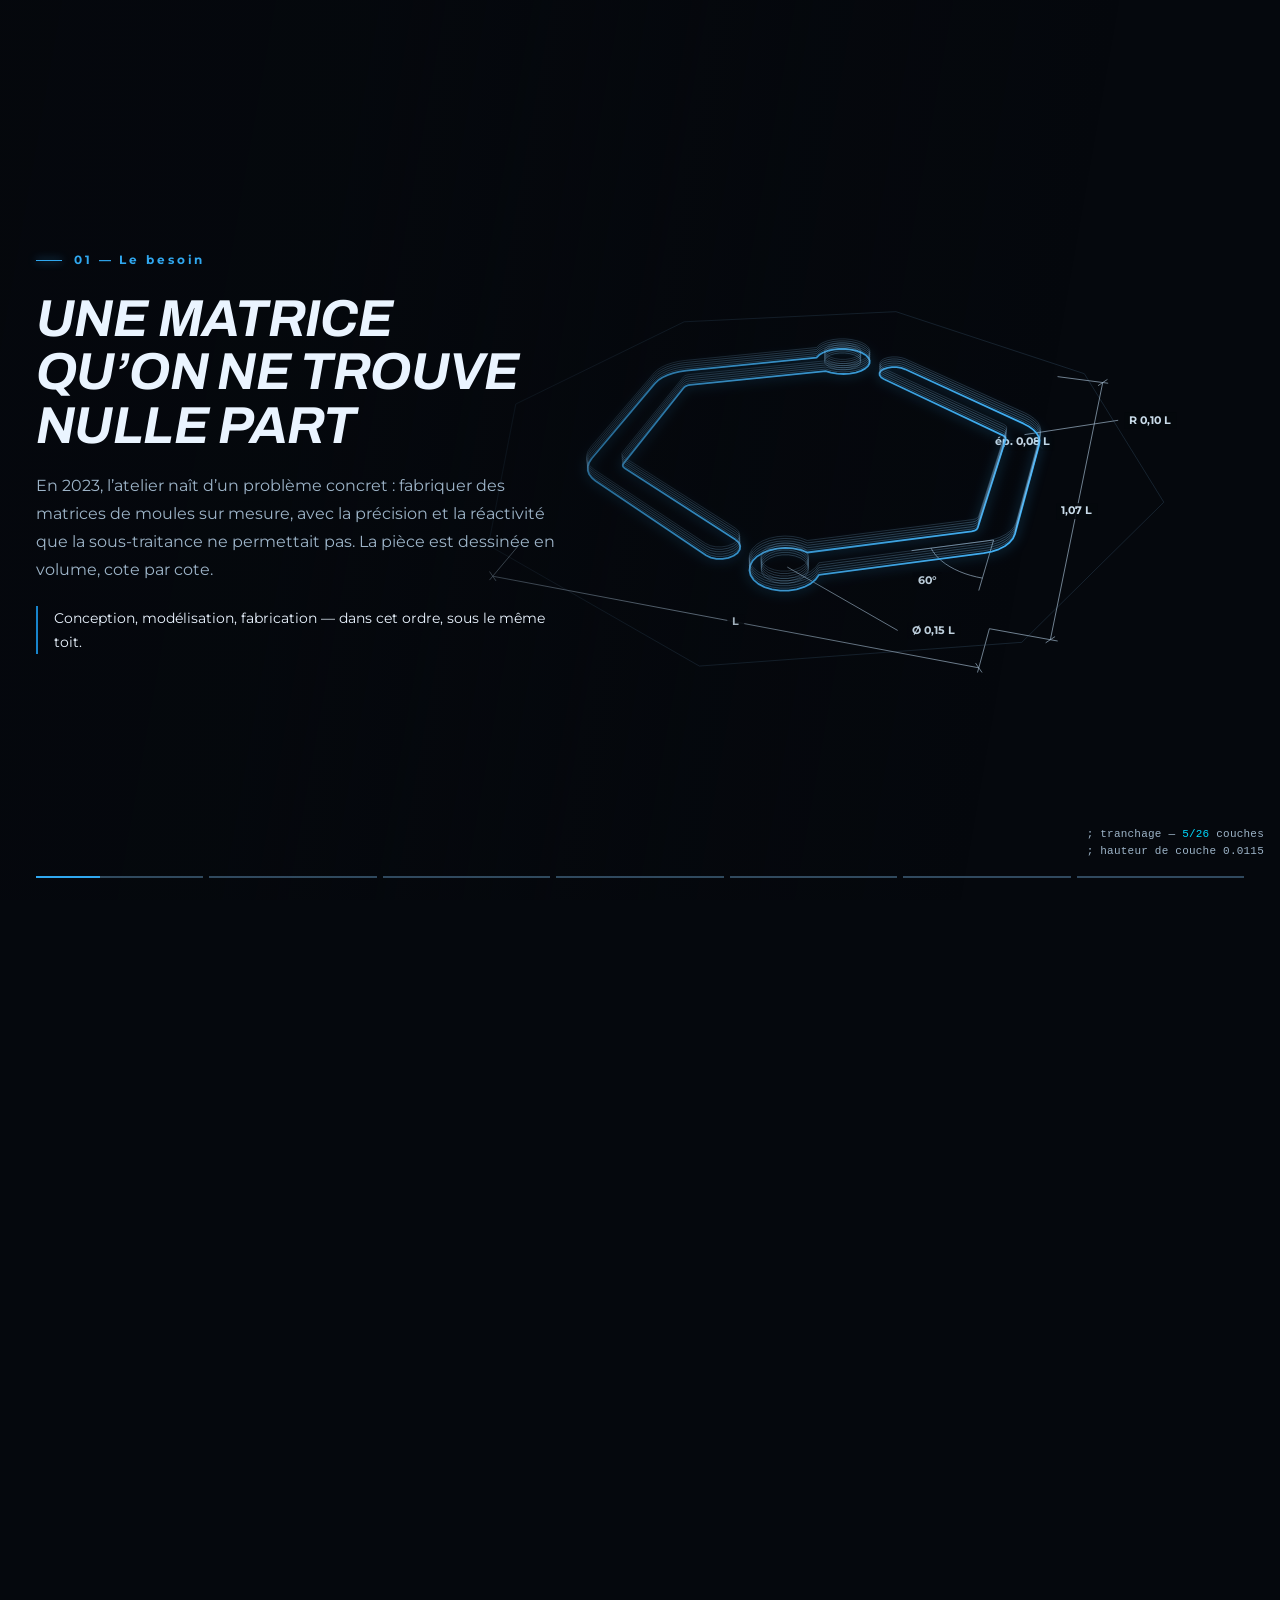
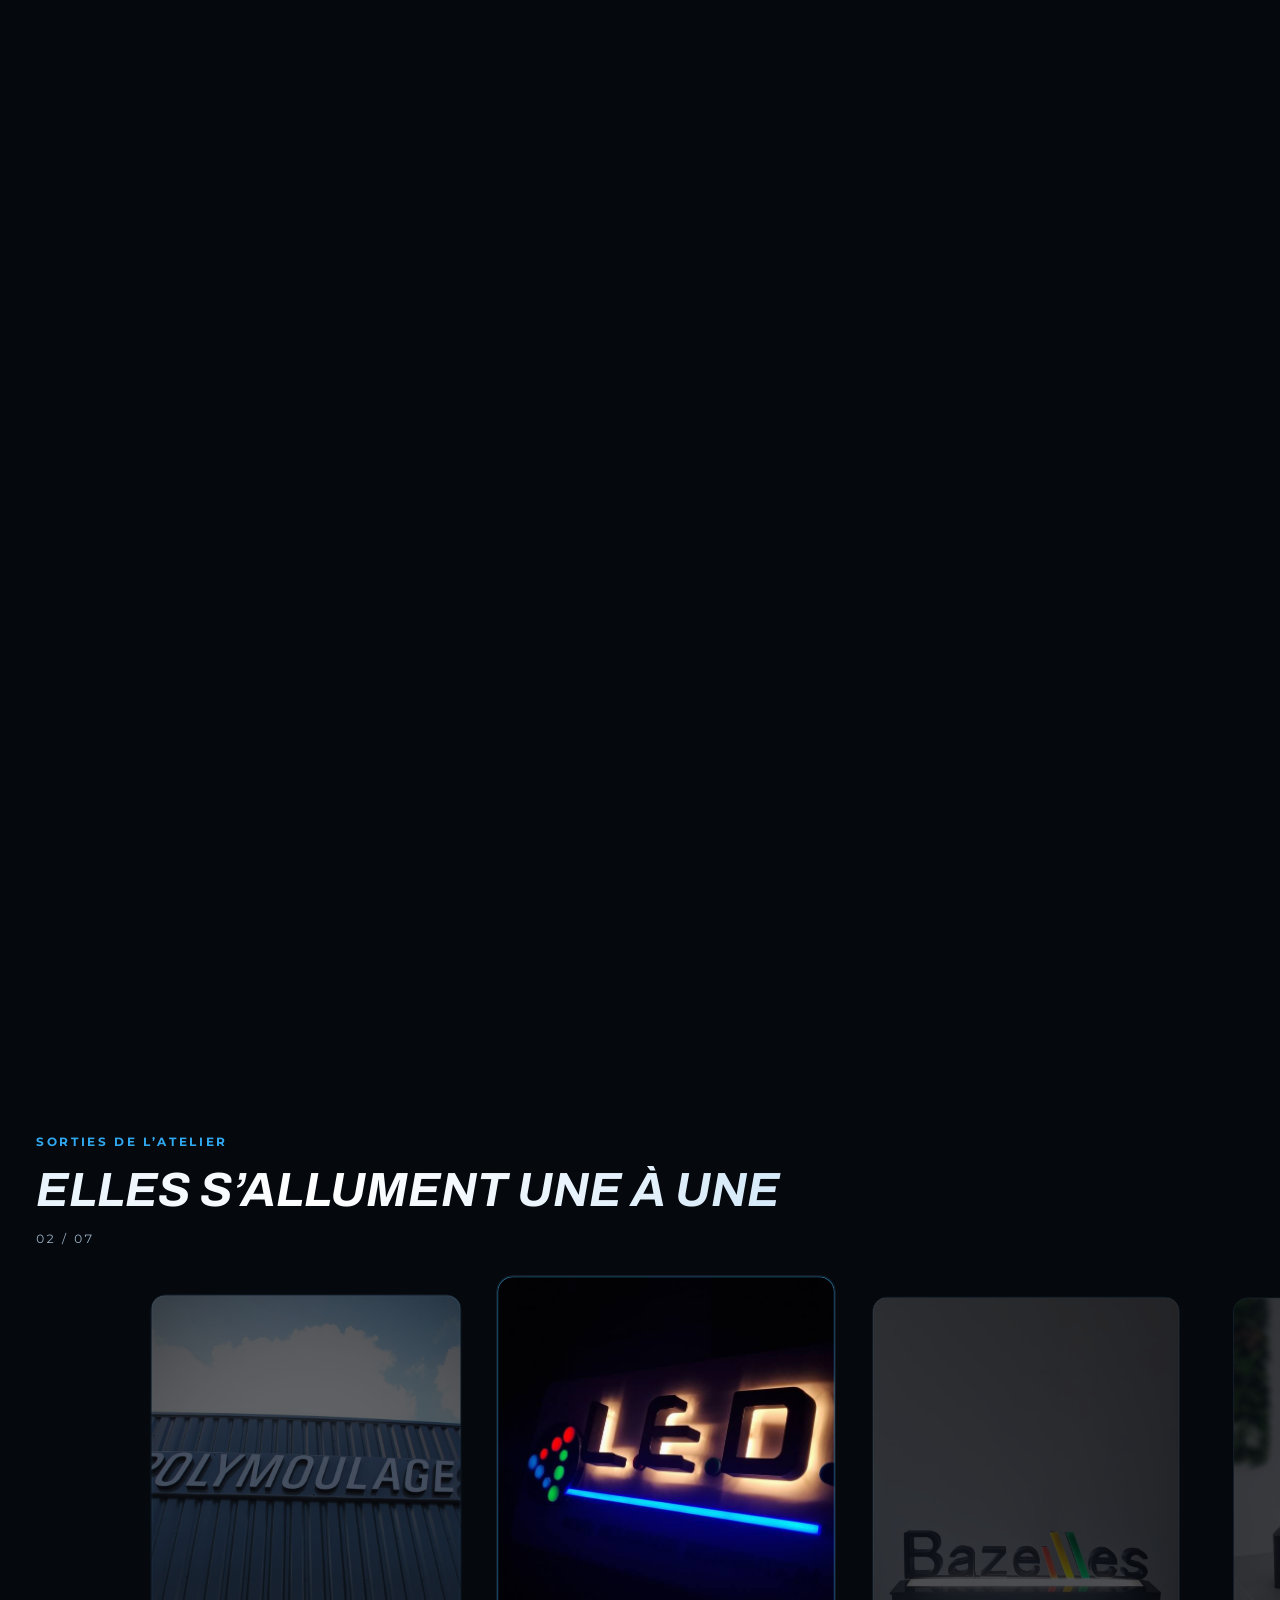
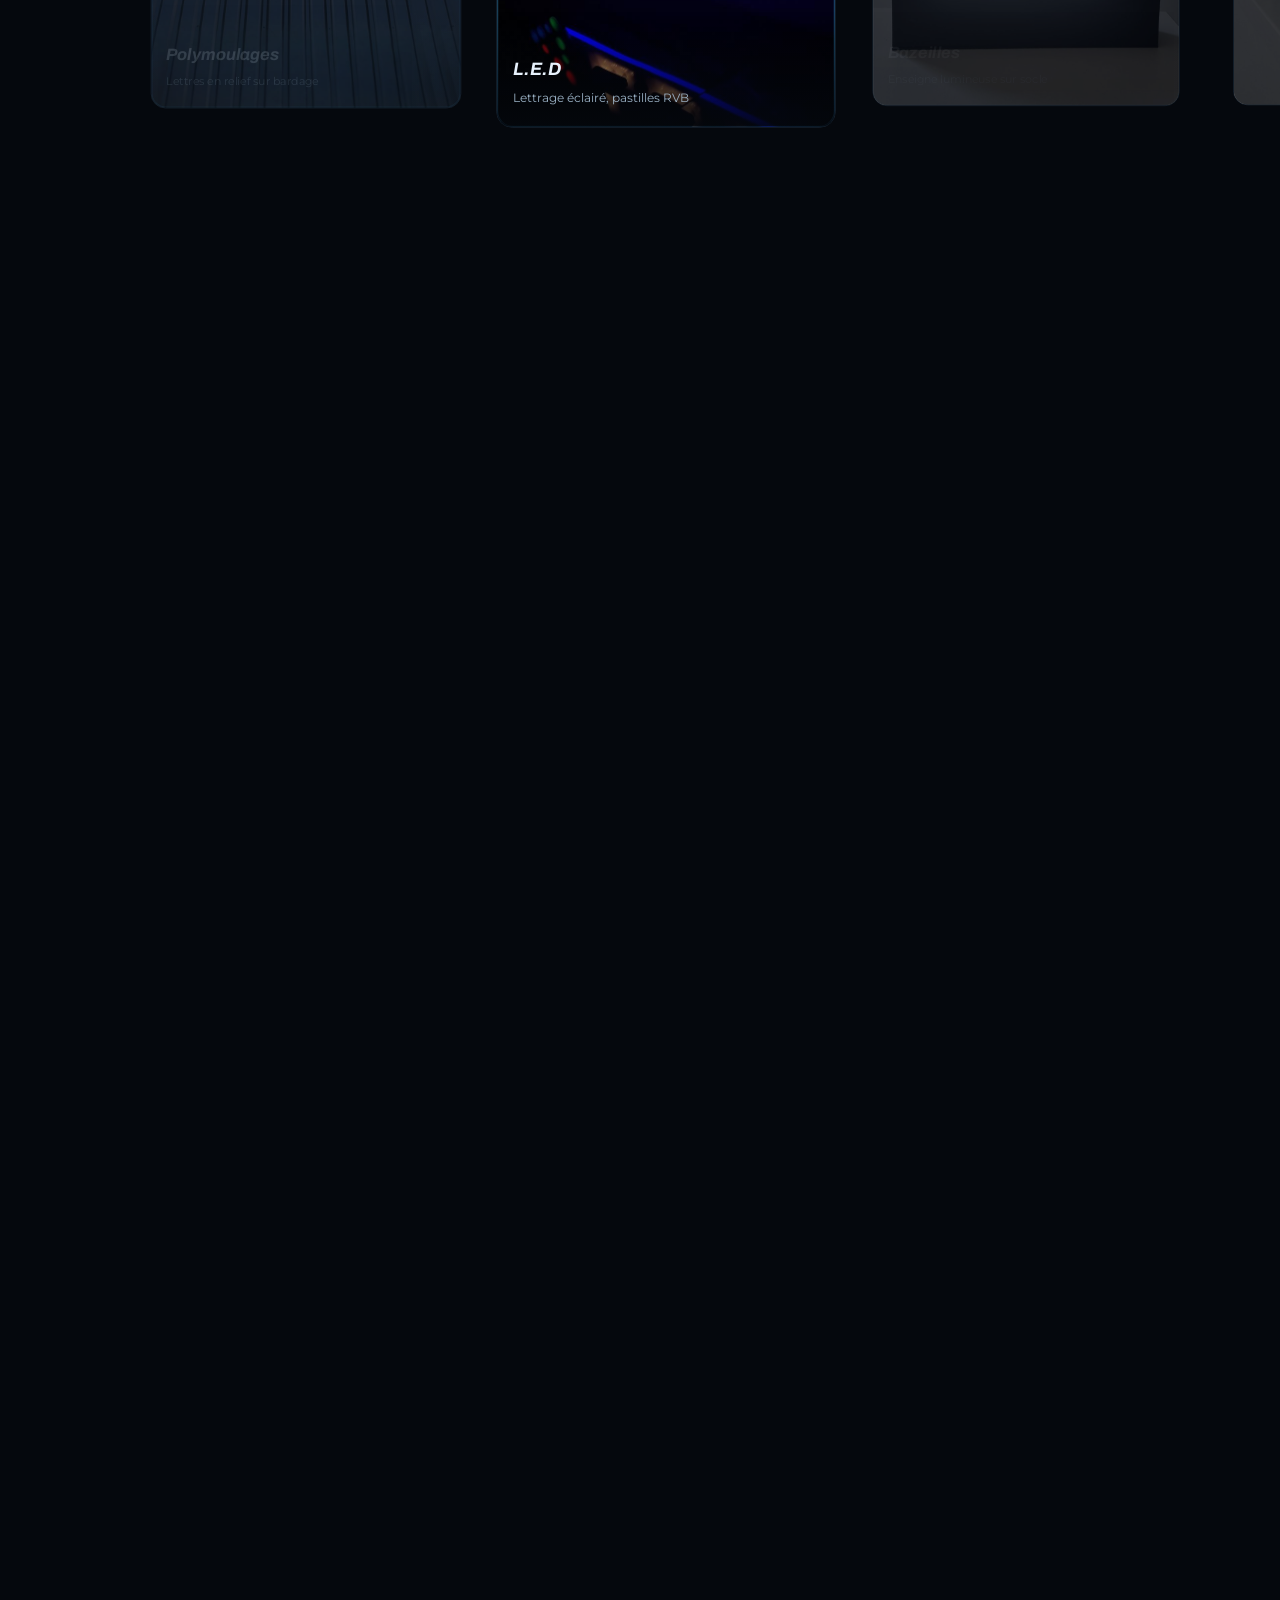
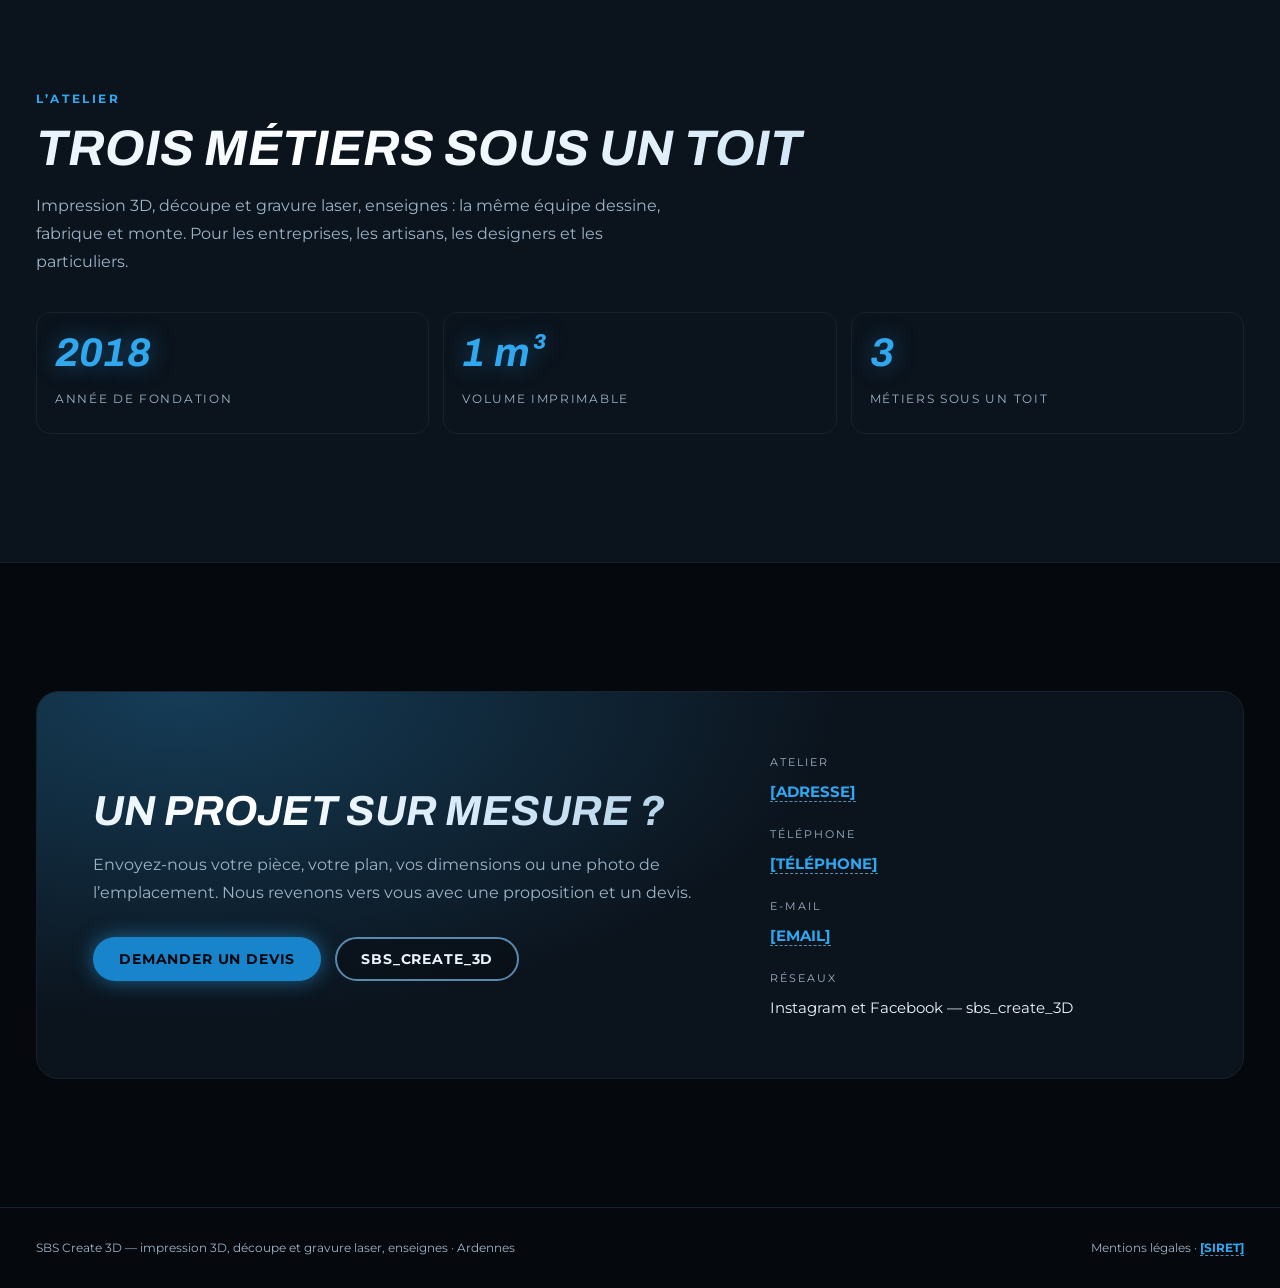
==== index.html @ dee68b8e "Add files via upload" ====
<!doctype html>
<html lang="fr">
<head>
<meta charset="utf-8">
<meta name="viewport" content="width=device-width,initial-scale=1,viewport-fit=cover">
<meta name="color-scheme" content="dark">
<title>SBS Create 3D</title>
<meta name="description" content="SBS Create 3D, Ardennes : impression 3D jusqu'a 1 m3, decoupe et gravure laser, enseignes lumineuses.">
<meta name="theme-color" content="#05080d">
<meta property="og:title" content="SBS Create 3D">
<meta property="og:description" content="Impression 3D, decoupe laser, enseignes. Ardennes.">
<meta property="og:type" content="website">
<style>html,body{margin:0;background:#05080d}
[hidden]:not([hidden="until-found"]){display:none!important}</style>
</head>
<body>
<link rel="preload" href="Archivo-Italic-Variable.woff2" as="font" type="font/woff2" crossorigin>
<link rel="preload" href="Montserrat-Regular.woff2" as="font" type="font/woff2" crossorigin>
<style>
  @font-face { font-family: "Archivo"; src: url("Archivo-Italic-Variable.woff2") format("woff2"); font-weight: 100 900; font-style: italic; font-display: swap; }
  @font-face { font-family: "Archivo"; src: url("Archivo-Variable.woff2") format("woff2"); font-weight: 100 900; font-style: normal; font-display: swap; }
  @font-face { font-family: "Montserrat"; src: url("Montserrat-Regular.woff2") format("woff2"); font-weight: 400; font-style: normal; font-display: swap; }
  @font-face { font-family: "Montserrat"; src: url("Montserrat-Bold.woff2") format("woff2"); font-weight: 700; font-style: normal; font-display: swap; }

  :root {
    --nuit: #05080d;
    --nuit-2: #0b131c;
    --led: #30a8f0;
    --led-fonce: #1884cc;
    --led-vif: #4dbcff;
    --cyan: #00d8fc;
    --encre: #eaf4ff;
    --douce: #9db4c8;
    --sur-led: #04070c;
    --contour: #17222e;
    --contour-fort: #5a89ad;
    --focus: #66d9ff;
    --titre: "Archivo", "Helvetica Neue", Arial, sans-serif;
    --texte: "Montserrat", "Segoe UI", Arial, sans-serif;
    --gutter: 16px;
    --max: 1240px;
    --courbe: cubic-bezier(0.4, 0, 0.2, 1);
  }

  * { box-sizing: border-box; }

  body {
    margin: 0;
    background: var(--nuit);
    color: var(--encre);
    font-family: var(--texte);
    font-size: 16px;
    line-height: 28px;
    -webkit-font-smoothing: antialiased;
    overflow-x: hidden;
  }
  img { max-width: 100%; display: block; }
  a { color: var(--led); }
  a:focus-visible, button:focus-visible { outline: 2px solid var(--focus); outline-offset: 3px; }

  .enveloppe { width: 100%; max-width: var(--max); margin-inline: auto; padding-inline: var(--gutter); }

  .tete {
    position: fixed; top: 0; left: 0; height: 2px; width: 100%; z-index: 60;
    transform-origin: 0 50%; transform: scaleX(0);
    background: linear-gradient(90deg, var(--led-fonce), var(--cyan));
    box-shadow: 0 0 12px var(--led);
  }

  .barre {
    position: fixed; top: env(safe-area-inset-top, 0px); left: 0; right: 0; z-index: 50;
    background: rgba(5, 8, 13, 0.76); backdrop-filter: blur(12px);
    border-bottom: 1px solid var(--contour);
    transform: translateY(-130%); opacity: 0; pointer-events: none;
    transition: transform 420ms var(--courbe), opacity 420ms var(--courbe);
  }
  .barre.visible { transform: none; opacity: 1; pointer-events: auto; }
  .barre__inner { display: flex; align-items: center; justify-content: space-between; gap: 16px; padding-block: 13px; }
  .barre img { height: 28px; width: auto; }
  .nav { display: flex; align-items: center; gap: 24px; }
  .nav a { color: var(--encre); text-decoration: none; font-size: 14px; }
  .nav a:hover { color: var(--led); }
  @media (max-width: 760px) {
    .nav__lien { display: none; }
    .barre .bouton { padding: 10px 16px; font-size: 12px; letter-spacing: 0.04em; }
  }

  .bouton {
    display: inline-flex; align-items: center; justify-content: center; gap: 10px;
    border: 2px solid transparent; border-radius: 9999px; padding: 12px 24px;
    font-family: var(--texte); font-size: 14px; line-height: 16px; font-weight: 700;
    letter-spacing: 0.06em; text-transform: uppercase; text-decoration: none; cursor: pointer;
    position: relative; overflow: hidden;
    transition: background-color 180ms var(--courbe), box-shadow 180ms var(--courbe), color 180ms var(--courbe), border-color 180ms var(--courbe);
  }
  .bouton--primaire { background: var(--led-fonce); color: var(--sur-led); box-shadow: 0 0 20px rgba(48,168,240,0.5); }
  .bouton--primaire:hover { background: var(--led-vif); box-shadow: 0 0 34px rgba(48,168,240,0.75); }
  .bouton--fantome { background: rgba(5,8,13,0.4); color: var(--encre); border-color: var(--contour-fort); }
  .bouton--fantome:hover { border-color: var(--led); color: var(--led); }
  .bouton::after {
    content: ""; position: absolute; top: 0; bottom: 0; width: 40%; left: -55%;
    transform: skewX(-16deg);
    background: linear-gradient(90deg, transparent, rgba(255,255,255,0.35), transparent);
    transition: left 320ms var(--courbe);
  }
  .bouton:hover::after { left: 120%; }

  .metal {
    font-family: var(--titre); font-style: italic; font-weight: 700; margin: 0;
    color: var(--encre); text-wrap: balance;
  }
  @supports (background-clip: text) or (-webkit-background-clip: text) {
    .metal {
      background-image: linear-gradient(100deg, #7fa8c6 0%, #cfe6f7 26%, #ffffff 46%, #cfe6f7 64%, #7fa8c6 100%);
      background-size: 240% 100%; background-position: 62% 0;
      -webkit-background-clip: text; background-clip: text;
      color: transparent; -webkit-text-fill-color: transparent;
    }
  }
  .halo { filter: drop-shadow(0 0 20px rgba(48,168,240,0.55)); }
  .oeil {
    font-size: 12px; line-height: 20px; font-weight: 700; letter-spacing: 0.22em;
    text-transform: uppercase; color: var(--led); margin: 0 0 14px;
  }
  .intro { color: var(--douce); max-width: 60ch; margin: 18px 0 0; }
  .bloc { padding-block: clamp(72px, 11vw, 128px); }

  /* ——————— La scène : c'est l'entrée du site ——————— */
  .recit { position: relative; height: 820svh; }
  .scene { position: sticky; top: 0; height: 100svh; min-height: 540px; overflow: hidden; }
  .scene__toile { position: absolute; inset: 0; width: 100%; height: 100%; display: block; }
  .scene__photo {
    position: absolute; inset: 0; width: 100%; height: 100%; object-fit: cover; opacity: 0;
  }
  .scene__scrim {
    position: absolute; inset: 0;
    background: linear-gradient(100deg, rgba(5,8,13,0.94) 0%, rgba(5,8,13,0.86) 26%, rgba(5,8,13,0.24) 56%, rgba(5,8,13,0) 78%);
  }
  .scene__cadre {
    position: relative; height: 100%; width: 100%; max-width: var(--max);
    margin-inline: auto; padding-inline: var(--gutter);
    display: flex; flex-direction: column; justify-content: center;
  }
  .scene__texte { position: relative; width: min(100%, 520px); min-height: 360px; }
  .chapitre { position: absolute; inset: 0; display: grid; gap: 4px; align-content: center; }
  .js .chapitre { opacity: 0; pointer-events: none; }
  .js .chapitre.actif { pointer-events: auto; }
  .chapitre__num {
    font-size: 12px; font-weight: 700; letter-spacing: 0.24em; color: var(--led);
    display: flex; align-items: center; gap: 12px; margin: 0;
  }
  .chapitre__num::before { content: ""; width: 26px; height: 1px; background: var(--led); box-shadow: 0 0 8px var(--led); }
  .chapitre__titre {
    font-family: var(--titre); font-style: italic; font-weight: 700;
    font-size: clamp(30px, 4.4vw, 52px); line-height: 1.02; margin: 14px 0 0;
    text-transform: uppercase; letter-spacing: -0.012em; color: var(--encre);
  }
  .chapitre__texte { margin: 16px 0 0; color: var(--douce); }
  .t-court { display: none; }
  .chapitre__note {
    margin: 18px 0 0; padding-left: 16px; border-left: 2px solid var(--led-fonce);
    font-size: 14px; line-height: 24px; color: var(--encre);
  }
  .chapitre--ouverture .chapitre__titre {
    font-size: clamp(38px, 6.6vw, 82px); line-height: 0.95; margin: 0;
  }
  .affiche__logo { height: 44px; width: auto; margin-bottom: 22px; }
  @media (max-width: 900px) { .affiche__logo { height: 36px; margin-bottom: 16px; } }
  .etapes { opacity: 0; transition: opacity 420ms var(--courbe); }
  .etapes.visible { opacity: 1; }
  .actions { display: flex; flex-wrap: wrap; gap: 14px; margin-top: 30px; }
  .indice {
    display: flex; align-items: center; gap: 12px; margin: 34px 0 0;
    font-size: 12px; letter-spacing: 0.2em; text-transform: uppercase; color: var(--douce);
  }
  .indice__rail { position: relative; width: 44px; height: 1px; background: var(--contour-fort); overflow: hidden; }
  .indice__rail::after {
    content: ""; position: absolute; inset: 0; width: 16px;
    background: var(--cyan); box-shadow: 0 0 10px var(--cyan);
    animation: glisse 1.9s var(--courbe) infinite;
  }
  @keyframes glisse { 0% { transform: translateX(-16px); } 100% { transform: translateX(44px); } }

  .etapes {
    position: absolute; left: var(--gutter); right: var(--gutter);
    bottom: calc(22px + env(safe-area-inset-bottom, 0px));
    display: flex; gap: 6px; list-style: none; margin: 0 auto; padding: 0;
    max-width: calc(var(--max) - var(--gutter) * 2); width: 100%;
  }
  .etapes li { flex: 1; height: 2px; background: rgba(90,137,173,0.3); position: relative; overflow: hidden; }
  .etapes li::after {
    content: ""; position: absolute; inset: 0; background: var(--led); box-shadow: 0 0 8px var(--led);
    transform: scaleX(0); transform-origin: 0 50%;
  }
  .console {
    position: absolute; right: var(--gutter); bottom: calc(40px + env(safe-area-inset-bottom, 0px));
    margin: 0; font: 11px/17px ui-monospace, "SF Mono", Menlo, Consolas, monospace;
    color: var(--douce); text-align: right; letter-spacing: 0.02em; opacity: 0;
    transition: opacity 320ms var(--courbe); pointer-events: none; white-space: pre;
  }
  .console.visible { opacity: 1; }
  .console b { color: var(--cyan); font-weight: 400; }
  @media (max-width: 900px) { .console { display: none; } }
  @media (max-width: 900px) {
    .recit { height: 620svh; }
    .scene__scrim {
      background: linear-gradient(180deg, rgba(5,8,13,0.72) 0%, rgba(5,8,13,0.18) 30%, rgba(5,8,13,0.86) 62%, rgba(5,8,13,0.96) 100%);
    }
    .scene__cadre { justify-content: flex-end; padding-bottom: calc(56px + env(safe-area-inset-bottom, 0px)); }
    .scene__texte { width: 100%; min-height: 292px; }
    .chapitre { align-content: end; }
    .chapitre__titre { font-size: clamp(26px, 7.4vw, 34px); line-height: 1.06; margin-top: 10px; }
    .chapitre--ouverture .chapitre__titre { font-size: clamp(31px, 8.6vw, 44px); line-height: 1; }
    .chapitre__texte { font-size: 15px; line-height: 25px; margin-top: 12px; }
    .chapitre__note { display: none; }
    .t-long { display: none; }
    .t-court { display: inline; }
    .chapitre--ouverture .chapitre__texte { font-size: 15.5px; line-height: 26px; }
    .actions { margin-top: 22px; gap: 10px; }
    .indice { margin-top: 20px; }
    .oeil { font-size: 11px; letter-spacing: 0.18em; margin-bottom: 10px; }
  }

  /* ——————— Le mur d'enseignes ——————— */
  .defile { position: relative; height: 420svh; }
  .defile__scene {
    position: sticky; top: 0; height: 100svh; min-height: 520px;
    display: flex; flex-direction: column; justify-content: center; gap: 22px; overflow: hidden;
  }
  .defile__entete { width: 100%; max-width: var(--max); margin-inline: auto; padding-inline: var(--gutter); }
  .defile__compte {
    font-size: 12px; letter-spacing: 0.2em; text-transform: uppercase; color: var(--douce);
    margin: 10px 0 0; font-variant-numeric: tabular-nums;
  }
  .rail { display: flex; gap: 20px; padding-inline: 44vw; width: max-content; will-change: transform; }
  .piece {
    position: relative; margin: 0; overflow: hidden; border-radius: 16px;
    background: var(--nuit-2); border: 1px solid var(--contour);
    width: clamp(230px, 27vw, 340px); flex: none;
    transform: scale(calc(0.9 + 0.1 * var(--on, 0)));
  }
  .piece img { width: 100%; height: 100%; object-fit: cover; aspect-ratio: 3 / 4; }
  .piece__voile { position: absolute; inset: 0; background: rgba(5, 8, 13, 0.74); opacity: calc(1 - var(--on, 0)); pointer-events: none; }
  .piece__lueur {
    position: absolute; inset: 0; border-radius: inherit; pointer-events: none;
    box-shadow: 0 0 46px rgba(48, 168, 240, 0.45), inset 0 0 0 1px rgba(77, 188, 255, 0.55);
    opacity: var(--on, 0);
  }
  .piece figcaption {
    position: absolute; inset-inline: 0; bottom: 0; padding: 44px 16px 16px;
    background: linear-gradient(180deg, transparent, rgba(5,8,13,0.94)); opacity: var(--on, 0);
  }
  .piece__titre { font-family: var(--titre); font-style: italic; font-weight: 700; font-size: 18px; color: var(--encre); display: block; }
  .piece__note { font-size: 12px; line-height: 18px; color: var(--douce); }
  @media (max-width: 760px) {
    .defile { height: 380svh; }
    .rail { padding-inline: 19vw; gap: 14px; }
    .piece { width: 62vw; }
  }

  /* ——————— Atelier et contact ——————— */
  .chiffres { display: flex; flex-wrap: wrap; gap: 14px; margin: 36px 0 0; padding: 0; list-style: none; }
  .chiffre { flex: 1 1 160px; border: 1px solid var(--contour); border-radius: 14px; padding: 20px 18px; background: var(--nuit-2); }
  .chiffre__val {
    font-family: var(--titre); font-style: italic; font-weight: 700; font-size: 40px; line-height: 1;
    color: var(--led); font-variant-numeric: tabular-nums; text-shadow: 0 0 24px rgba(48,168,240,0.45);
  }
  .chiffre__mot { display: block; margin-top: 10px; font-size: 12px; letter-spacing: 0.14em; text-transform: uppercase; color: var(--douce); }

  .contact {
    position: relative; border-radius: 22px; overflow: hidden;
    background: radial-gradient(90% 140% at 12% 0%, rgba(48,168,240,0.28), transparent 62%), var(--nuit-2);
    border: 1px solid var(--contour); padding: clamp(32px, 5vw, 56px);
    display: grid; grid-template-columns: 1.2fr 0.8fr; gap: clamp(24px, 4vw, 52px); align-items: center;
  }
  @media (max-width: 820px) { .contact { grid-template-columns: 1fr; } }
  .coordonnees { margin: 0; display: grid; gap: 14px; font-size: 15px; }
  .coordonnees dt { font-size: 11px; letter-spacing: 0.18em; text-transform: uppercase; color: var(--douce); }
  .coordonnees dd { margin: 2px 0 0; }
  .a-remplir { color: var(--led); border-bottom: 1px dashed var(--contour-fort); font-weight: 700; }

  .pied { border-top: 1px solid var(--contour); }
  .pied__inner { padding-block: 26px; display: flex; flex-wrap: wrap; gap: 12px 24px; justify-content: space-between; font-size: 12px; color: var(--douce); }

  .js .dep { opacity: 0; transform: translateY(24px); }
  .js .dep.vu {
    opacity: 1; transform: none;
    transition: opacity 600ms var(--courbe), transform 600ms var(--courbe);
    transition-delay: calc(var(--i, 0) * 90ms);
  }

  @media (prefers-reduced-motion: reduce) {
    .js .dep, .js .dep.vu { opacity: 1; transform: none; transition: none; }
    .indice__rail::after { animation: none; }
    .tete { display: none; }
    .recit, .defile { height: auto; }
    .barre { position: sticky; background: rgba(5,8,13,0.86); border-bottom-color: var(--contour); }
    .scene { position: static; height: auto; padding-block: 40px; }
    .scene__toile { position: relative; height: 60svh; }
    .scene__scrim, .scene__photo { display: none; }
    .scene__cadre { display: block; padding-block: 20px; }
    .scene__texte { width: 100%; min-height: 0; }
    .js .chapitre { position: static; opacity: 1 !important; margin-bottom: 36px; }
    .etapes, .console { display: none; }
    .defile__scene { position: static; height: auto; }
    .rail { overflow-x: auto; width: auto; padding-inline: var(--gutter); transform: none !important; }
    .piece { transform: none; }
    .piece__voile { opacity: 0; }
    .piece figcaption, .piece__lueur { opacity: 1; }
  }
</style>

<div class="tete" id="tete" aria-hidden="true"></div>

<header class="barre" id="barre">
  <div class="enveloppe barre__inner">
    <a href="#haut" aria-label="SBS Create 3D — haut de page"><img src="logo-blanc.png" alt="SBS Create 3D" width="520" height="358"></a>
    <nav class="nav">
      <a class="nav__lien" href="#realisations">Réalisations</a>
      <a class="nav__lien" href="#atelier">L’atelier</a>
      <a class="bouton bouton--primaire" href="#contact">Demander un devis</a>
    </nav>
  </div>
</header>

<main id="haut">

  <section class="recit" id="recit">
    <div class="scene">
      <img class="scene__photo" id="scenePhoto" src="facade.jpg" alt="Lettrage de façade SBS Create 3D sur bardage bleu, de nuit" width="908" height="1613" fetchpriority="low" decoding="async">
      <canvas class="scene__toile" id="toile" aria-hidden="true"></canvas>
      <img id="motReel" src="mot-sbs-blanc.png" alt="" width="2069" height="173" hidden>
      <div class="scene__scrim"></div>

      <div class="scene__cadre">
        <div class="scene__texte">

          <article class="chapitre chapitre--ouverture actif" data-chapitre="0">
            <img class="affiche__logo" src="logo-blanc.png" alt="SBS Create 3D" width="520" height="358">
            <p class="oeil">Impression 3D · Découpe laser · Enseignes · Ardennes</p>
            <h1 class="metal halo chapitre__titre">D’une idée à l’enseigne allumée</h1>
            <p class="chapitre__texte"><span class="t-long">Chez SBS Create 3D, une pièce passe par sept étapes avant d’éclairer une façade. Elles sont toutes dans le même atelier — et vous allez les voir défiler.</span><span class="t-court">Sept étapes séparent une idée d’une façade allumée. Elles sont toutes dans le même atelier.</span></p>
            <div class="actions">
              <a class="bouton bouton--primaire" href="#contact">Demander un devis</a>
              <a class="bouton bouton--fantome" href="#realisations">Voir les réalisations</a>
            </div>
            <p class="indice"><span class="indice__rail"></span>Faites défiler</p>
          </article>

          <article class="chapitre" data-chapitre="1">
            <p class="chapitre__num">01 — Le besoin</p>
            <h2 class="chapitre__titre">Une matrice qu’on ne trouve nulle part</h2>
            <p class="chapitre__texte"><span class="t-long">En 2023, l’atelier naît d’un problème concret : fabriquer des matrices de moules sur mesure, avec la précision et la réactivité que la sous-traitance ne permettait pas. La pièce est dessinée en volume, cote par cote.</span><span class="t-court">Tout part d’une pièce que personne ne fabrique : une matrice de moule sur mesure, dessinée en volume, cote par cote.</span></p>
            <p class="chapitre__note">Conception, modélisation, fabrication — dans cet ordre, sous le même toit.</p>
          </article>

          <article class="chapitre" data-chapitre="2">
            <p class="chapitre__num">02 — Le tranchage</p>
            <h2 class="chapitre__titre">Le volume devient des tranches</h2>
            <p class="chapitre__texte"><span class="t-long">Avant d’imprimer, le modèle est tranché : le logiciel le découpe en strates horizontales et calcule, pour chacune, le chemin que suivra la buse. L’épaisseur de couche arbitre entre finesse de surface et temps de fabrication.</span><span class="t-court">Le logiciel découpe le modèle en strates et calcule, pour chacune, le chemin de la buse.</span></p>
            <p class="chapitre__note">C’est ici que se joue la qualité du rendu, pas à l’impression.</p>
          </article>

          <article class="chapitre" data-chapitre="3">
            <p class="chapitre__num">03 — L’impression</p>
            <h2 class="chapitre__titre">Déposée couche après couche</h2>
            <p class="chapitre__texte"><span class="t-long">La fabrication additive construit la pièce par empilement, sans moule ni outillage. Petit format pour les prototypes, les pièces mécaniques et les outillages ; grand format pour les structures, les maquettes architecturales et le mobilier.</span><span class="t-court">La pièce se construit par empilement, sans moule ni outillage. Jusqu’à 1 m³ d’un seul tenant.</span></p>
            <p class="chapitre__note">Jusqu’à 1 m³ d’un seul tenant. Pièce unique, sur mesure ou série.</p>
          </article>

          <article class="chapitre" data-chapitre="4">
            <p class="chapitre__num">04 — La découpe</p>
            <h2 class="chapitre__titre">Le laser détoure la pièce</h2>
            <p class="chapitre__texte"><span class="t-long">La pièce se présente de face, et le laser reprend la main : formes complexes sur bois, acrylique, plastique, cuir et métal. Le faisceau suit le contour, la saignée reste nette, la découpe se détache de la plaque.</span><span class="t-court">Le faisceau suit le contour : bois, acrylique, plastique, cuir, métal. La saignée reste nette.</span></p>
            <p class="chapitre__note">Une même machine découpe et grave — deux réglages, deux métiers.</p>
          </article>

          <article class="chapitre" data-chapitre="5">
            <p class="chapitre__num">05 — La gravure</p>
            <h2 class="chapitre__titre">La marque entre dans la matière</h2>
            <p class="chapitre__texte"><span class="t-long">À puissance réduite, le faisceau balaie la surface et grave le motif ligne à ligne. Plaques signalétiques, logotages, objets publicitaires, trophées, pièces industrielles : le marquage ne se décolle pas, il fait partie de la pièce.</span><span class="t-court">À puissance réduite, le laser grave le motif dans la matière. Un marquage gravé ne se décolle pas.</span></p>
            <p class="chapitre__note">Un trophée gravé ne vieillit pas comme un autocollant.</p>
          </article>

          <article class="chapitre" data-chapitre="6">
            <p class="chapitre__num">06 — Le montage</p>
            <h2 class="chapitre__titre">La LED entre dans le boîtier</h2>
            <p class="chapitre__texte"><span class="t-long">La pièce devient lettre boîtier, caisson, enseigne drapeau ou totem. Le module LED est posé à l’intérieur, puis la face diffusante referme le volume : éclairage direct, rétroéclairage, simple ou double face.</span><span class="t-court">Le module LED se pose à l’intérieur, la face diffusante referme le boîtier.</span></p>
            <p class="chapitre__note">C’est le montage qui sépare une lettre éclairée d’une lettre bien éclairée.</p>
          </article>

          <article class="chapitre" data-chapitre="7">
            <p class="chapitre__num">07 — La pose</p>
            <h2 class="chapitre__titre">Et la façade s’allume</h2>
            <p class="chapitre__texte"><span class="t-long">L’ensemble part se poser sur le bâtiment du client : bardage, vitrine, totem en bord de route. Le soir, l’enseigne fait son travail — elle se voit de loin et elle tient dans le temps.</span><span class="t-court">L’enseigne part se poser sur la façade. Le soir, elle se voit de loin.</span></p>
            <p class="chapitre__note">C’est de là que vient le bleu de la marque : celui de leurs propres enseignes, la nuit.</p>
          </article>

        </div>
      </div>

      <ol class="etapes" id="etapes" aria-hidden="true">
        <li></li><li></li><li></li><li></li><li></li><li></li><li></li>
      </ol>
      <pre class="console" id="console" aria-hidden="true"></pre>
    </div>
  </section>

  <section class="defile" id="realisations">
    <div class="defile__scene">
      <div class="defile__entete">
        <p class="oeil">Sorties de l’atelier</p>
        <h2 class="metal" style="font-size: clamp(28px, 4.6vw, 48px); text-transform: uppercase; line-height: 1.02;">Elles s’allument une à une</h2>
        <p class="defile__compte" id="compteur">01 / 07</p>
      </div>
      <div class="rail" id="rail">
        <figure class="piece">
          <img src="polymoulages.jpg" alt="Lettres en relief blanches posées sur le bardage d’un bâtiment industriel" loading="lazy" decoding="async" width="1100" height="1100">
          <span class="piece__voile"></span><span class="piece__lueur"></span>
          <figcaption><span class="piece__titre">Polymoulages</span><span class="piece__note">Lettres en relief sur bardage</span></figcaption>
        </figure>
        <figure class="piece">
          <img src="led-couleur.jpg" alt="Lettrage L.E.D avec pastilles de couleur et néon bleu sur fond noir" loading="lazy" decoding="async" width="681" height="1042">
          <span class="piece__voile"></span><span class="piece__lueur"></span>
          <figcaption><span class="piece__titre">L.E.D</span><span class="piece__note">Lettrage éclairé, pastilles RVB</span></figcaption>
        </figure>
        <figure class="piece">
          <img src="bazeilles.jpg" alt="Enseigne lumineuse Bazeilles sur socle, lettrage noir et bandes de couleur" loading="lazy" decoding="async" width="908" height="1613">
          <span class="piece__voile"></span><span class="piece__lueur"></span>
          <figcaption><span class="piece__titre">Bazeilles</span><span class="piece__note">Enseigne lumineuse sur socle</span></figcaption>
        </figure>
        <figure class="piece">
          <img src="trophee-sedan.jpg" alt="Trophée en acrylique bleu gravé, Sedan Sprint Club, sur socle noir" loading="lazy" decoding="async" width="908" height="1613">
          <span class="piece__voile"></span><span class="piece__lueur"></span>
          <figcaption><span class="piece__titre">Sedan Sprint Club</span><span class="piece__note">Trophée gravé, XCO du Bannet</span></figcaption>
        </figure>
        <figure class="piece">
          <img src="trophee-bazeilles.jpg" alt="Trophée acrylique du club U.S. Bazeilles, 90 ans, sur socle noir" loading="lazy" decoding="async" width="615" height="615">
          <span class="piece__voile"></span><span class="piece__lueur"></span>
          <figcaption><span class="piece__titre">U.S. Bazeilles</span><span class="piece__note">Trophée acrylique, 90 ans du club</span></figcaption>
        </figure>
        <figure class="piece">
          <img src="disque-plexi.jpg" alt="Logo découpé en acrylique blanc sur un disque bleu, posé sur un mur clair" loading="lazy" decoding="async" width="681" height="925">
          <span class="piece__voile"></span><span class="piece__lueur"></span>
          <figcaption><span class="piece__titre">Disque plexi</span><span class="piece__note">Découpe laser, deux épaisseurs</span></figcaption>
        </figure>
        <figure class="piece">
          <img src="enseigne-sbs.jpg" alt="Enseigne SBS Create 3D en disque rétroéclairé, allumée dans le noir" loading="lazy" decoding="async" width="922" height="1383">
          <span class="piece__voile"></span><span class="piece__lueur"></span>
          <figcaption><span class="piece__titre">Disque rétroéclairé</span><span class="piece__note">Caisson rond, diffusion homogène</span></figcaption>
        </figure>
      </div>
    </div>
  </section>

  <section class="bloc" id="atelier" style="background: var(--nuit-2); border-block: 1px solid var(--contour);">
    <div class="enveloppe">
      <p class="oeil dep">L’atelier</p>
      <h2 class="metal dep" style="--i:1; font-size: clamp(30px, 5vw, 50px); text-transform: uppercase; line-height: 1.02;">Trois métiers sous un toit</h2>
      <p class="intro dep" style="--i:2">Impression 3D, découpe et gravure laser, enseignes : la même équipe dessine, fabrique et monte. Pour les entreprises, les artisans, les designers et les particuliers.</p>
      <ul class="chiffres">
        <li class="chiffre dep" style="--i:0"><span class="chiffre__val" data-compte="2023">2023</span><span class="chiffre__mot">Année de fondation</span></li>
        <li class="chiffre dep" style="--i:1"><span class="chiffre__val" data-compte="1" data-suffixe=" m³">1 m³</span><span class="chiffre__mot">Volume imprimable</span></li>
        <li class="chiffre dep" style="--i:2"><span class="chiffre__val" data-compte="3">3</span><span class="chiffre__mot">Métiers sous un toit</span></li>
      </ul>
    </div>
  </section>

  <section class="bloc" id="contact">
    <div class="enveloppe">
      <div class="contact dep">
        <div>
          <h2 class="metal" style="font-size: clamp(26px, 4vw, 42px); text-transform: uppercase; line-height: 1.05;">Un projet sur mesure ?</h2>
          <p class="intro">Envoyez-nous votre pièce, votre plan, vos dimensions ou une photo de l’emplacement. Nous revenons vers vous avec une proposition et un devis.</p>
          <div class="actions">
            <a class="bouton bouton--primaire" href="#contact">Demander un devis</a>
            <a class="bouton bouton--fantome" href="https://www.instagram.com/sbs_create_3D">sbs_create_3D</a>
          </div>
        </div>
        <dl class="coordonnees">
          <div><dt>Atelier</dt><dd><span class="a-remplir">[ADRESSE]</span></dd></div>
          <div><dt>Téléphone</dt><dd><span class="a-remplir">[TÉLÉPHONE]</span></dd></div>
          <div><dt>E-mail</dt><dd><span class="a-remplir">[EMAIL]</span></dd></div>
          <div><dt>Réseaux</dt><dd>Instagram et Facebook — sbs_create_3D</dd></div>
        </dl>
      </div>
    </div>
  </section>

</main>

<footer class="pied">
  <div class="enveloppe pied__inner">
    <span>SBS Create 3D — impression 3D, découpe et gravure laser, enseignes · Ardennes</span>
    <span>Mentions légales · <span class="a-remplir">[SIRET]</span></span>
  </div>
</footer>

<script>
(function () {
  "use strict";
  document.documentElement.classList.add("js");
  var doux = window.matchMedia("(prefers-reduced-motion: reduce)").matches;

  var clamp = function (v, a, b) { return v < a ? a : v > b ? b : v; };
  var lisse = function (t) { return t * t * (3 - 2 * t); };
  var seg = function (p, a, b) { return clamp((p - a) / (b - a), 0, 1); };
  var doucement = function (p, a, b) { return lisse(seg(p, a, b)); };

  var aVoir = document.querySelectorAll(".dep");
  if ("IntersectionObserver" in window) {
    var obs = new IntersectionObserver(function (es) {
      es.forEach(function (e) { if (e.isIntersecting) { e.target.classList.add("vu"); obs.unobserve(e.target); } });
    }, { threshold: 0.2, rootMargin: "0px 0px -8% 0px" });
    aVoir.forEach(function (el) { obs.observe(el); });
  } else { aVoir.forEach(function (el) { el.classList.add("vu"); }); }

  if ("IntersectionObserver" in window && !doux) {
    var obsN = new IntersectionObserver(function (es) {
      es.forEach(function (e) {
        if (!e.isIntersecting) return;
        var el = e.target; obsN.unobserve(el);
        var cible = parseInt(el.getAttribute("data-compte"), 10);
        var suf = el.getAttribute("data-suffixe") || "";
        var t0 = performance.now();
        (function pas(t) {
          var pr = Math.min(1, (t - t0) / 1100);
          el.textContent = Math.round(cible * (1 - Math.pow(1 - pr, 3))) + suf;
          if (pr < 1) requestAnimationFrame(pas);
        })(t0);
      });
    }, { threshold: 0.6 });
    document.querySelectorAll("[data-compte]").forEach(function (el) { obsN.observe(el); });
  }

  var recit = document.getElementById("recit");
  var toile = document.getElementById("toile");
  var ctx = toile.getContext("2d");
  var photo = document.getElementById("scenePhoto");
  var motImg = document.getElementById("motReel");
  var logoPret = false;
  function verifieLogo() { logoPret = motImg.complete && motImg.naturalWidth > 0; }
  motImg.addEventListener("load", function () { verifieLogo(); relance(); });
  verifieLogo();
  var jalons = document.getElementById("etapes");
  var etapes = Array.prototype.slice.call(document.querySelectorAll("#etapes li"));
  var chapitres = Array.prototype.slice.call(document.querySelectorAll(".chapitre"));
  var barre = document.getElementById("barre");
  var rail = document.getElementById("rail");
  var defile = document.querySelector(".defile");
  var pieces = Array.prototype.slice.call(document.querySelectorAll(".piece"));
  var compteur = document.getElementById("compteur");
  var tete = document.getElementById("tete");

  var tactile = window.matchMedia("(pointer: coarse)").matches;
  /* sur telephone on ne mesure pas avant d'alleger : on demarre deja leger */
  var leger = tactile, FLOU = tactile ? 0.45 : 1, L = 0, H = 0, dpr = 1;
  var visX = 0, visY = 0, cibX = 0, cibY = 0;           // le regard : où est le pointeur, en douceur
  var consoleEl = document.getElementById("console"), consoleTxt = "";

  var dernL = 0, dernH = 0;
  function taille(force) {
    var r = toile.getBoundingClientRect();
    var nl = Math.round(r.width), nh = Math.round(r.height);
    if (!force && dernL === nl && Math.abs(dernH - nh) < 140 && dernH) return;
    dernL = nl; dernH = nh;
    dpr = Math.min(tactile ? 1.25 : (leger ? 1.5 : 2), window.devicePixelRatio || 1);
    L = Math.max(1, Math.round(r.width)); H = Math.max(1, Math.round(r.height));
    toile.width = Math.round(L * dpr); toile.height = Math.round(H * dpr);
    ctx.setTransform(dpr, 0, 0, dpr, 0, 0);
  }
  function flou(v) { ctx.shadowBlur = v * FLOU; }

  /* ————————————————————————————————————————————————
     UNE SEULE PIÈCE, EN VRAIE 3D.
     Les sommets vivent dans un espace à trois dimensions ; la caméra
     s'élève du trois-quarts à la vue de face en une seule course, et
     chaque étape ajoute un état à l'objet. Aucune scène ne remplace
     une autre : il n'y a rien à raccorder.
     ———————————————————————————————————————————————— */

  var GARDE = 0.075;                     // l'affiche tient pendant cette part du défilement
  var E0 = [0.00, 0.07, 0.20, 0.35, 0.52, 0.66, 0.78, 0.90];
  var ETAPES = E0.map(function (v, i) { return i === 0 ? 0 : GARDE + v * (1 - GARDE); });

  /* ————————————————————————————————————————————————
     LA PIÈCE EST LE LOGO.
     La marque a été remesurée sur le fichier d'origine — non pas décalquée
     pixel par pixel, mais reconstruite : les six côtés de l'hexagone sont
     des droites ajustées aux moindres carrés, les angles de vrais arcs de
     rayon constant, les pastilles de vrais cercles, les quatre barres des
     segments d'un seul et même angle. Les contours ci-dessous en sont
     l'échantillonnage à flèche constante : une droite ne coûte que deux
     points, une courbe juste ce qu'il faut pour qu'aucun facettage ne se
     voie. C'est cette forme-là qu'on trace, qu'on imprime couche par
     couche, qu'on découpe, qu'on grave et qu'on allume. Il n'y a rien à
     plaquer à la fin.
     ———————————————————————————————————————————————— */
  var LOGO = {"corps":[[[0.12167,-0.72775],[0.76701,-0.35533],[0.7767,-0.3472],[0.78302,-0.33624],[0.78522,-0.32379],[0.78524,0.40035],[0.78293,0.41311],[0.77629,0.42426],[0.76616,0.43237],[0.17037,0.75491],[0.13991,0.74608],[0.10824,0.7445],[0.07706,0.75024],[0.04803,0.763],[0.02272,0.78209],[0.00247,0.80649],[-0.01162,0.83489],[-0.01881,0.86578],[-0.0187,0.89749],[-0.0113,0.92832],[0.00299,0.95662],[0.02341,0.98088],[0.04886,0.9998],[0.07797,1.01235],[0.1092,1.01788],[0.14085,1.01607],[0.17125,1.00704],[0.19875,0.99125],[0.22188,0.96957],[0.23941,0.94315],[0.25039,0.9134],[0.25424,0.88193],[0.83835,0.56571],[0.86638,0.54712],[0.89064,0.52383],[0.91037,0.49659],[0.92494,0.46627],[0.93386,0.43384],[0.93687,0.40034],[0.93685,-0.32379],[0.93399,-0.35645],[0.9255,-0.38812],[0.91165,-0.41783],[0.89284,-0.44468],[0.86965,-0.46786],[0.8428,-0.48666],[0.19746,-0.85908],[0.17531,-0.86757],[0.15162,-0.86881],[0.12871,-0.86267],[0.10882,-0.84975],[0.0939,-0.83131],[0.0854,-0.80916],[0.08416,-0.78547],[0.09031,-0.76256],[0.10323,-0.74267]],[[-0.12946,0.75274],[-0.7748,0.38032],[-0.78449,0.37219],[-0.79081,0.36124],[-0.79301,0.34878],[-0.79303,-0.37535],[-0.79072,-0.38812],[-0.78408,-0.39926],[-0.77395,-0.40737],[-0.17816,-0.72991],[-0.1477,-0.72109],[-0.11604,-0.71951],[-0.08485,-0.72525],[-0.05583,-0.738],[-0.03051,-0.7571],[-0.01026,-0.7815],[0.00383,-0.8099],[0.01101,-0.84078],[0.0109,-0.87249],[0.00351,-0.90332],[-0.01079,-0.93163],[-0.0312,-0.95589],[-0.05665,-0.9748],[-0.08577,-0.98736],[-0.11699,-0.99288],[-0.14865,-0.99108],[-0.17904,-0.98204],[-0.20654,-0.96626],[-0.22967,-0.94457],[-0.2472,-0.91815],[-0.25818,-0.88841],[-0.26203,-0.85693],[-0.84614,-0.54072],[-0.87417,-0.52212],[-0.89844,-0.49883],[-0.91817,-0.47159],[-0.93273,-0.44128],[-0.94166,-0.40885],[-0.94466,-0.37535],[-0.94464,0.34879],[-0.94178,0.38145],[-0.9333,0.41311],[-0.91944,0.44282],[-0.90063,0.46967],[-0.87745,0.49285],[-0.85059,0.51165],[-0.20525,0.88407],[-0.1831,0.89257],[-0.15941,0.89381],[-0.1365,0.88766],[-0.11661,0.87474],[-0.10169,0.8563],[-0.09319,0.83416],[-0.09195,0.81047],[-0.0981,0.78756],[-0.11102,0.76767]]],"trous":[[[0.20913,0.88116],[0.20541,0.90703],[0.19455,0.93081],[0.17743,0.95057],[0.15544,0.96471],[0.13035,0.97207],[0.10421,0.97207],[0.07913,0.96471],[0.05714,0.95057],[0.04002,0.93081],[0.02916,0.90703],[0.02544,0.88116],[0.02916,0.85528],[0.04002,0.8315],[0.05714,0.81174],[0.07913,0.79761],[0.10421,0.79024],[0.13035,0.79024],[0.15544,0.79761],[0.17743,0.81174],[0.19455,0.8315],[0.20541,0.85528]],[[-0.03323,-0.85616],[-0.03695,-0.83029],[-0.04781,-0.80651],[-0.06493,-0.78675],[-0.08692,-0.77262],[-0.112,-0.76525],[-0.13815,-0.76525],[-0.16323,-0.77262],[-0.18522,-0.78675],[-0.20234,-0.80651],[-0.2132,-0.83029],[-0.21692,-0.85616],[-0.2132,-0.88204],[-0.20234,-0.90582],[-0.18522,-0.92558],[-0.16323,-0.93971],[-0.13815,-0.94708],[-0.112,-0.94708],[-0.08692,-0.93971],[-0.06493,-0.92558],[-0.04781,-0.90582],[-0.03695,-0.88204]]],"barres":[[[-0.17877,0.52152],[0.41956,0.35372],[0.44026,0.34421],[0.45702,0.32877],[0.46818,0.3089],[0.47266,0.28656],[0.47001,0.26393],[0.4605,0.24322],[0.44506,0.22647],[0.4252,0.21531],[0.40286,0.21083],[0.38023,0.21347],[-0.2181,0.38127],[-0.23881,0.39078],[-0.25556,0.40623],[-0.26673,0.42609],[-0.2712,0.44843],[-0.26856,0.47106],[-0.25905,0.49177],[-0.24361,0.50852],[-0.22374,0.51968],[-0.2014,0.52416]],[[-0.59483,0.38099],[0.45792,0.08575],[0.47863,0.07624],[0.49538,0.0608],[0.50655,0.04093],[0.51102,0.01859],[0.50838,-0.00404],[0.49887,-0.02475],[0.48343,-0.0415],[0.46356,-0.05266],[0.44122,-0.05714],[0.41859,-0.0545],[-0.63416,0.24075],[-0.65487,0.25026],[-0.67162,0.2657],[-0.68278,0.28556],[-0.68726,0.3079],[-0.68462,0.33053],[-0.67511,0.35124],[-0.65966,0.36799],[-0.6398,0.37915],[-0.61746,0.38363]],[[-0.40593,0.09632],[0.64683,-0.19892],[0.66753,-0.20843],[0.68429,-0.22387],[0.69545,-0.24373],[0.69993,-0.26608],[0.69728,-0.28871],[0.68777,-0.30941],[0.67233,-0.32617],[0.65247,-0.33733],[0.63013,-0.34181],[0.6075,-0.33916],[-0.44526,-0.04392],[-0.46596,-0.03441],[-0.48272,-0.01897],[-0.49388,0.00089],[-0.49836,0.02323],[-0.49571,0.04587],[-0.4862,0.06657],[-0.47076,0.08333],[-0.4509,0.09449],[-0.42856,0.09897]],[[-0.34832,-0.14258],[0.25001,-0.31038],[0.27071,-0.31989],[0.28747,-0.33533],[0.29863,-0.3552],[0.30311,-0.37754],[0.30046,-0.40017],[0.29095,-0.42087],[0.27551,-0.43763],[0.25565,-0.44879],[0.23331,-0.45327],[0.21068,-0.45062],[-0.38765,-0.28282],[-0.40836,-0.27331],[-0.42511,-0.25787],[-0.43627,-0.23801],[-0.44075,-0.21567],[-0.43811,-0.19304],[-0.4286,-0.17233],[-0.41316,-0.15558],[-0.39329,-0.14441],[-0.37095,-0.13994]]]};
  var HAUT = 0.30;
  var CAM = { ax: 0.55, ay: -0.32, cx: 0, cy: 0, ech: 100, dist: 5.6 };

  function proj(x, y, z) {
    var c1 = Math.cos(CAM.ay), s1 = Math.sin(CAM.ay);
    var X = x * c1 - z * s1, Z = x * s1 + z * c1;
    var c2 = Math.cos(CAM.ax), s2 = Math.sin(CAM.ax);
    var Y = y * c2 - Z * s2, Z2 = y * s2 + Z * c2;
    var f = CAM.dist / (CAM.dist + Z2);
    return [CAM.cx + X * f * CAM.ech, CAM.cy + Y * f * CAM.ech, Z2];
  }
  /* le plan du logo : x reste x, le y de l'image devient z (et s'inverse) */
  function pp(pt, y) { return proj(pt[0], y, -pt[1]); }

  var PLEIN = LOGO.corps.concat(LOGO.trous);          // la pièce avec ses alésages
  var BOITE = (function () {                            // l'étendue de la marque dans son plan
    var x0 = 9, x1 = -9, z0 = 9, z1 = -9;
    for (var g = 0; g < LOGO.corps.length; g++) for (var i = 0; i < LOGO.corps[g].length; i++) {
      var p = LOGO.corps[g][i];
      if (p[0] < x0) x0 = p[0]; if (p[0] > x1) x1 = p[0];
      if (p[1] < z0) z0 = p[1]; if (p[1] > z1) z1 = p[1];
    }
    return { x0: x0, x1: x1, z0: z0, z1: z1, cx: (x0 + x1) / 2, cz: (z0 + z1) / 2 };
  })();
  var tetePlan = null;                                  // la dernière tête tracée, dans le plan
  var ANG_BARRE = -0.27344;                             // l'angle mesuré des quatre barres (−15,67°)
  var BARRES = LOGO.barres.map(function (poly) {        // chaque barre dans son repère propre
    var d = [Math.cos(ANG_BARRE), Math.sin(ANG_BARRE)], n = [-d[1], d[0]];
    var mx = 0, mz = 0, t0 = 9, t1 = -9;
    for (var i = 0; i < poly.length; i++) { mx += poly[i][0]; mz += poly[i][1]; }
    mx /= poly.length; mz /= poly.length;
    for (var j = 0; j < poly.length; j++) {
      var t = (poly[j][0] - mx) * d[0] + (poly[j][1] - mz) * d[1];
      if (t < t0) t0 = t; if (t > t1) t1 = t;
    }
    return { m: [mx, mz], d: d, n: n, t0: t0, t1: t1 };
  });

  function cheminGroupes(gs, y) {
    ctx.beginPath();
    for (var g = 0; g < gs.length; g++) {
      var poly = gs[g];
      for (var i = 0; i < poly.length; i++) {
        var q2 = pp(poly[i], y);
        if (i === 0) ctx.moveTo(q2[0], q2[1]); else ctx.lineTo(q2[0], q2[1]);
      }
      ctx.closePath();
    }
  }
  /* longueurs cumulées, pour tracer un contour « au fil » */
  var LONG = (function () {
    var tot = 0, parts = [];
    for (var g = 0; g < LOGO.corps.length; g++) {
      var poly = LOGO.corps[g], l = 0, segs = [];
      for (var i = 0; i < poly.length; i++) {
        var a = poly[i], b = poly[(i + 1) % poly.length];
        var d = Math.hypot(b[0] - a[0], b[1] - a[1]);
        segs.push(d); l += d;
      }
      parts.push({ poly: poly, segs: segs, len: l }); tot += l;
    }
    return { parts: parts, tot: tot };
  })();

  function traceFil(y, t) {          // trace la fraction t du contour, renvoie la tête
    var reste = t * LONG.tot, tete = null;
    ctx.beginPath();
    for (var g = 0; g < LONG.parts.length; g++) {
      var P = LONG.parts[g];
      if (reste <= 0) break;
      var poly = P.poly, pris = Math.min(reste, P.len), parcouru = 0;
      var q0 = pp(poly[0], y);
      ctx.moveTo(q0[0], q0[1]);
      for (var i = 0; i < poly.length; i++) {
        var a = poly[i], b = poly[(i + 1) % poly.length], d = P.segs[i];
        if (parcouru + d <= pris) {
          var qb = pp(b, y); ctx.lineTo(qb[0], qb[1]); parcouru += d;
          tete = qb; tetePlan = b;
        } else {
          var f2 = (pris - parcouru) / d;
          var m = [a[0] + (b[0] - a[0]) * f2, a[1] + (b[1] - a[1]) * f2];
          var qm = pp(m, y); ctx.lineTo(qm[0], qm[1]); tete = qm; tetePlan = m;
          parcouru = pris; break;
        }
      }
      reste -= P.len;
    }
    return tete;
  }

  /* ————————————————————————————————————————————————
     LES COTES.
     Avant d'être imprimée, la pièce est dessinée : lignes d'attache, ligne
     de cote, traits obliques aux extrémités, valeur au milieu. Les valeurs
     sont celles de la marque elle-même, rapportées à sa largeur L, et les
     angles sont ceux qu'on a mesurés.
     ———————————————————————————————————————————————— */
  function etiquette(x, y, texte, alpha) {
    ctx.font = "600 11px Montserrat, Arial, sans-serif";
    ctx.textAlign = "center"; ctx.textBaseline = "middle";
    var w = ctx.measureText(texte).width + 10;
    ctx.globalAlpha = alpha;
    ctx.fillStyle = "rgba(5,8,13,0.88)"; ctx.fillRect(x - w / 2, y - 8, w, 16);
    ctx.fillStyle = "#c9dbe9"; ctx.fillText(texte, x, y);
    ctx.globalAlpha = 1;
  }
  function cote(a, b, y, ecart, texte, alpha) {
    var dx = b[0] - a[0], dz = b[1] - a[1], l = Math.hypot(dx, dz) || 1;
    var nx = -dz / l * ecart, nz = dx / l * ecart;
    var A = [a[0] + nx, a[1] + nz], B = [b[0] + nx, b[1] + nz];
    var pA = pp(A, y), pB = pp(B, y), qa = pp(a, y), qb = pp(b, y);
    ctx.globalAlpha = alpha; ctx.strokeStyle = "rgba(157,180,200,0.7)"; ctx.lineWidth = 1;
    ctx.beginPath();
    ctx.moveTo(qa[0], qa[1]); ctx.lineTo(pA[0] + (pA[0] - qa[0]) * 0.12, pA[1] + (pA[1] - qa[1]) * 0.12);
    ctx.moveTo(qb[0], qb[1]); ctx.lineTo(pB[0] + (pB[0] - qb[0]) * 0.12, pB[1] + (pB[1] - qb[1]) * 0.12);
    ctx.moveTo(pA[0], pA[1]); ctx.lineTo(pB[0], pB[1]);
    var ux = (pB[0] - pA[0]), uy = (pB[1] - pA[1]), ul = Math.hypot(ux, uy) || 1; ux /= ul; uy /= ul;
    var tx = (ux - uy) * 4, ty = (ux + uy) * 4;                       /* trait oblique à 45° */
    ctx.moveTo(pA[0] - tx, pA[1] - ty); ctx.lineTo(pA[0] + tx, pA[1] + ty);
    ctx.moveTo(pB[0] - tx, pB[1] - ty); ctx.lineTo(pB[0] + tx, pB[1] + ty);
    ctx.stroke();
    etiquette((pA[0] + pB[0]) / 2, (pA[1] + pB[1]) / 2, texte, alpha);
  }
  function coteAngle(sommet, a0, a1, r, y, texte, alpha, rayons) {
    ctx.globalAlpha = alpha; ctx.strokeStyle = "rgba(157,180,200,0.7)"; ctx.lineWidth = 1;
    ctx.beginPath();
    if (rayons) {
      var o = pp(sommet, y), r0 = pp([sommet[0] + Math.cos(a0) * (r + 0.08), sommet[1] + Math.sin(a0) * (r + 0.08)], y);
      var r1 = pp([sommet[0] + Math.cos(a1) * (r + 0.08), sommet[1] + Math.sin(a1) * (r + 0.08)], y);
      ctx.moveTo(o[0], o[1]); ctx.lineTo(r0[0], r0[1]); ctx.moveTo(o[0], o[1]); ctx.lineTo(r1[0], r1[1]);
    }
    for (var k = 0; k <= 12; k++) {
      var an = a0 + (a1 - a0) * k / 12;
      var pt = pp([sommet[0] + Math.cos(an) * r, sommet[1] + Math.sin(an) * r], y);
      if (k === 0) ctx.moveTo(pt[0], pt[1]); else ctx.lineTo(pt[0], pt[1]);
    }
    ctx.stroke();
    var am = (a0 + a1) / 2, pm = pp([sommet[0] + Math.cos(am) * (r + 0.13), sommet[1] + Math.sin(am) * (r + 0.13)], y);
    etiquette(pm[0], pm[1], texte, alpha);
  }
  function repere(a, b, y, texte, dxTexte, alpha) {     /* ligne de repère + étiquette */
    var pa = pp(a, y), pb = pp(b, y);
    ctx.globalAlpha = alpha; ctx.strokeStyle = "rgba(157,180,200,0.7)"; ctx.lineWidth = 1;
    ctx.beginPath(); ctx.moveTo(pa[0], pa[1]); ctx.lineTo(pb[0], pb[1]); ctx.stroke();
    etiquette(pb[0] + dxTexte, pb[1], texte, alpha);
  }
  function cotes(alpha, y, large) {
    var B = BOITE;
    cote([B.x0, B.z1], [B.x1, B.z1], y, 0.22, "L", alpha);                       /* la largeur */
    coteAngle([0.861, 0.467], 1.5708, 2.646, 0.26, y, "60°", alpha, true);        /* l'angle extérieur */
    repere([0.123, 0.868], [0.62, 1.12], y, "Ø 0,15 L", 36, alpha);               /* la pastille */
    if (!large) { ctx.globalAlpha = 1; return; }                                  /* sur téléphone, les bords sont trop près */
    cote([B.x1, B.z0], [B.x1, B.z1], y, -0.22, "1,07 L", alpha);                 /* la hauteur */
    cote([0.785, 0.02], [0.937, 0.02], y, -0.34, "ép. 0,08 L", alpha);           /* le trait */
    if (CAM.cx - CAM.ech * 1.3 > 575)                                             /* seulement s'il ne mord pas sur le texte */
      coteAngle([-0.615, 0.309], 3.1416, 2.868, 0.45, y, "−15,7°", alpha, true); /* l'angle des barres */
    repere([0.861, -0.389], [1.26, -0.64], y, "R 0,10 L", 32, alpha);             /* le congé */
    ctx.globalAlpha = 1;
  }

  function dessine(p, intro, temps) {
    if (!L) return;
    ctx.clearRect(0, 0, L, H);

    var large = L > 900;
    CAM.cx = large ? L * 0.64 : L * 0.5;
    CAM.cy = large ? H * 0.5 : H * 0.27;
    /* sur etroit, la piece etait cadree 2,4x plus grande qu'en large (en part d'ecran) :
       elle debordait en haut et passait sous le texte. On la ramene dans le tiers haut. */
    CAM.ech = large ? Math.min(L * 0.5, H) * 0.35 : Math.min(L * 0.30, H * 0.19);

    var q = seg(p, GARDE, 1);
    var naissance = Math.max(intro, doucement(q, 0.00, 0.06));
    var tranches = doucement(q, 0.07, 0.24);
    var matiere = doucement(q, 0.22, 0.43);
    var bascule = doucement(q, 0.43, 0.56);
    var coupe = doucement(q, 0.54, 0.625);
    var chute = doucement(q, 0.625, 0.672);
    var grave = doucement(q, 0.675, 0.80);
    var boitier = doucement(q, 0.78, 0.88);
    var lumiere = doucement(q, 0.86, 0.96);
    var mot = doucement(q, 0.93, 1.00);
    var photoOp = doucement(q, 0.80, 0.88) * (1 - 0.78 * doucement(q, 0.90, 0.98));
    /* une enseigne ne s'allume pas d'un coup : deux hésitations, puis le plein */
    var allume = lumiere * (((lumiere > 0.07 && lumiere < 0.115) || (lumiere > 0.17 && lumiere < 0.205)) ? 0.22 : 1);
    var cotesA = doucement(naissance, 0.55, 1) * (1 - doucement(tranches, 0.55, 1));

    var ouvre = boitier * (1 - lumiere * 0.9);
    var souffle = Math.sin(temps / 2700) * 0.045 * (1 - 0.7 * lumiere);
    /* la pièce suit légèrement le regard (souris seulement) */
    CAM.ax = 0.55 + (1.5708 - 0.55) * bascule - 0.30 * ouvre + visY * 0.04;
    CAM.ay = -0.32 * (1 - bascule) + souffle + visX * 0.07 * (1 - 0.45 * bascule);

    var N = tactile ? 10 : (leger ? 14 : 26);   /* moins de strates empilees sur telephone */
    var yFace = -HAUT;
    var yHaut = -HAUT * matiere;

    ctx.save();

    /* le plateau */
    if (bascule < 0.98) {
      ctx.globalAlpha = (1 - bascule) * 0.7;
      ctx.strokeStyle = "rgba(90,137,173,0.3)"; ctx.lineWidth = 1; flou(0);
      ctx.beginPath();
      for (var g2 = 0; g2 <= 8; g2++) {
        var a2 = g2 / 8 * 6.2832;
        var pt = proj(Math.cos(a2) * 1.5, 0, Math.sin(a2) * 1.5);
        if (g2 === 0) ctx.moveTo(pt[0], pt[1]); else ctx.lineTo(pt[0], pt[1]);
      }
      ctx.stroke();
      ctx.globalAlpha = 1;
    }

    /* 01 bis — la pièce est cotée avant d'être fabriquée */
    if (cotesA > 0.01) cotes(cotesA, 0, large);

    /* 01 — le contour du logo se trace au fil */
    if (naissance < 0.999 || matiere < 0.01) {
      ctx.strokeStyle = "#30a8f0"; ctx.lineWidth = 1.8; ctx.lineJoin = "round";
      ctx.shadowColor = "rgba(48,168,240,0.75)"; flou(12);
      var tt = traceFil(0, naissance); ctx.stroke(); flou(0);
      if (naissance < 0.999 && tt) {
        ctx.fillStyle = "#ffffff"; ctx.shadowColor = "rgba(0,216,252,0.9)"; flou(16);
        ctx.beginPath(); ctx.arc(tt[0], tt[1], 2.6, 0, 6.2832); ctx.fill(); flou(0);
      }
    }

    /* 04 — la plaque dans laquelle on découpe ; une fois le contour fermé, la chute tombe */
    var plaque = doucement(q, 0.535, 0.575) * (1 - chute);
    if (plaque > 0.002) {
      var tombe = 1.9 * chute * chute, rot = 0.11 * chute * chute;
      var cr = Math.cos(rot), sr = Math.sin(rot);
      var emporte = function (pt) {
        var dx = pt[0] - BOITE.cx, dz = pt[1] - BOITE.cz;
        return [BOITE.cx + dx * cr - dz * sr, BOITE.cz + dx * sr + dz * cr + tombe];
      };
      var mx = 0.44, mz = 0.30;
      var coins = [[BOITE.x0 - mx, BOITE.z0 - mz], [BOITE.x1 + mx, BOITE.z0 - mz], [BOITE.x1 + mx, BOITE.z1 + mz], [BOITE.x0 - mx, BOITE.z1 + mz]];
      ctx.save(); ctx.globalAlpha = plaque;
      ctx.beginPath();
      for (var ci = 0; ci < 4; ci++) { var cp = pp(emporte(coins[ci]), yFace); if (ci === 0) ctx.moveTo(cp[0], cp[1]); else ctx.lineTo(cp[0], cp[1]); }
      ctx.closePath();
      for (var gp = 0; gp < PLEIN.length; gp++) {                    /* la pièce est le trou ; les alésages restent de la plaque */
        var pol = PLEIN[gp];
        for (var ip = 0; ip < pol.length; ip++) { var qp = pp(emporte(pol[ip]), yFace); if (ip === 0) ctx.moveTo(qp[0], qp[1]); else ctx.lineTo(qp[0], qp[1]); }
        ctx.closePath();
      }
      ctx.fillStyle = "rgba(13,36,58,0.66)"; ctx.fill("evenodd");
      ctx.strokeStyle = "rgba(90,137,173,0.42)"; ctx.lineWidth = 1; ctx.stroke();
      if (chute > 0.01 && chute < 0.99) {                              /* le bord de la saignée accroche la lumière */
        ctx.strokeStyle = "rgba(77,188,255," + (0.5 * (1 - chute)).toFixed(2) + ")"; ctx.lineWidth = 1.2;
        ctx.beginPath();
        for (var gk = 0; gk < LOGO.corps.length; gk++) {
          var pk = LOGO.corps[gk];
          for (var ik = 0; ik < pk.length; ik++) { var qk = pp(emporte(pk[ik]), yFace); if (ik === 0) ctx.moveTo(qk[0], qk[1]); else ctx.lineTo(qk[0], qk[1]); }
          ctx.closePath();
        }
        ctx.stroke();
      }
      ctx.restore();
    }

    /* 02 et 03 — les strates, puis la matière déposée couche après couche */
    if (tranches > 0.001) {
      var ep = HAUT / N;
      var faites = matiere * N;
      for (var i2 = 0; i2 <= N; i2++) {
        var prevue = clamp(tranches * N - i2, 0, 1);
        if (prevue <= 0) continue;
        var imprimee = clamp(faites - i2, 0, 1);
        var y2 = -i2 * ep;
        if (imprimee <= 0 && matiere > 0.02 && y2 < yHaut) continue;
        cheminGroupes(PLEIN, y2);
        if (imprimee > 0) {
          ctx.fillStyle = "rgba(16,72,120," + (0.34 + 0.22 * imprimee) + ")";
          ctx.fill("evenodd");
        }
        var chaude = imprimee > 0 && imprimee < 1;
        ctx.lineWidth = chaude ? 2 : 1;
        ctx.strokeStyle = chaude ? "#bfe9ff"
          : "rgba(150,212,255," + ((0.16 + 0.42 * imprimee + 0.12 * prevue) * (1 - 0.45 * bascule)).toFixed(3) + ")";
        if (chaude) { ctx.shadowColor = "rgba(0,216,252,0.95)"; flou(14); }
        ctx.stroke(); flou(0);
      }
      /* la face du dessus, pleine */
      if (matiere > 0.02) {
        cheminGroupes(PLEIN, yHaut);
        ctx.fillStyle = "rgba(34,104,158,0.97)"; ctx.fill("evenodd");
        ctx.strokeStyle = "rgba(122,196,247,0.5)"; ctx.lineWidth = 1; ctx.stroke();
      }
      /* la buse suit le contour de la couche en cours */
      if (matiere > 0.004 && matiere < 0.996) {
        var tb = traceFil(yHaut, (faites % 1));
        ctx.beginPath();
        if (tb) {
          ctx.strokeStyle = "#eaf4ff"; ctx.lineWidth = 2;
          ctx.beginPath();
          ctx.moveTo(tb[0] - 11, tb[1] - 32); ctx.lineTo(tb[0] + 11, tb[1] - 32);
          ctx.lineTo(tb[0] + 4, tb[1] - 12); ctx.lineTo(tb[0] - 4, tb[1] - 12); ctx.closePath(); ctx.stroke();
          ctx.strokeStyle = "rgba(0,216,252,0.95)"; ctx.lineWidth = 1.6;
          ctx.shadowColor = "rgba(0,216,252,0.9)"; flou(12);
          ctx.beginPath(); ctx.moveTo(tb[0], tb[1] - 12); ctx.lineTo(tb[0], tb[1] - 1); ctx.stroke(); flou(0);
        }
      }
    }

    /* 04 — la découpe suit le contour réel ; 07 — c'est lui qui s'allume */
    var vif = Math.max(naissance * 0.4, coupe);
    ctx.strokeStyle = lumiere > 0
      ? "rgb(" + Math.round(48 + 150 * allume) + "," + Math.round(168 + 70 * allume) + "," + Math.round(240 + 15 * allume) + ")"
      : "rgba(48,168,240," + (0.4 + 0.6 * vif).toFixed(3) + ")";
    ctx.lineWidth = 1.6 + 1.6 * coupe + 2.2 * allume;
    ctx.shadowColor = "rgba(0,216,252," + (0.5 * coupe + 0.95 * allume).toFixed(2) + ")";
    flou(10 * coupe + 30 * allume);
    if (coupe > 0.002 && coupe < 0.998) {
      var tc = traceFil(yFace, coupe); ctx.stroke();
      ctx.save(); ctx.strokeStyle = "rgba(48,168,240,0.2)"; ctx.lineWidth = 1; flou(0);
      cheminGroupes(LOGO.corps, yFace); ctx.stroke(); ctx.restore();
      if (tc) {
        ctx.fillStyle = "#ffffff"; ctx.shadowColor = "rgba(0,216,252,0.95)"; flou(22);
        ctx.beginPath(); ctx.arc(tc[0], tc[1], 3.2, 0, 6.2832); ctx.fill();
        for (var sp = 0; sp < 6; sp++) {
          var sa = (sp / 6) * 6.2832 + coupe * 30, dd2 = 5 + (sp % 3) * 5;
          ctx.globalAlpha = 0.5 - (sp % 3) * 0.14;
          ctx.beginPath(); ctx.arc(tc[0] + Math.cos(sa) * dd2, tc[1] + Math.sin(sa) * dd2, 1.3, 0, 6.2832); ctx.fill();
        }
        ctx.globalAlpha = 1;
      }
    } else if (coupe > 0.9 || lumiere > 0) {
      cheminGroupes(PLEIN, yFace);
      if (lumiere > 0.02) { ctx.fillStyle = "rgba(210,238,255," + (0.5 * allume).toFixed(2) + ")"; ctx.fill("evenodd"); }
      if (allume > 0.05) {                                 /* 07 bis — un reflet passe sur la face, comme sur du plexi */
        var ph = (temps / 6400) % 1;
        if (ph < 0.42) {
          var pc0 = proj(0, yFace, 0), off = (ph / 0.42 * 2 - 1) * CAM.ech * 2.4;
          ctx.save(); ctx.clip("evenodd"); flou(0);
          var gr = ctx.createLinearGradient(pc0[0] + off - CAM.ech * 0.55, pc0[1] - CAM.ech, pc0[0] + off + CAM.ech * 0.55, pc0[1] + CAM.ech);
          gr.addColorStop(0, "rgba(255,255,255,0)"); gr.addColorStop(0.5, "rgba(255,255,255," + (0.20 * allume).toFixed(3) + ")"); gr.addColorStop(1, "rgba(255,255,255,0)");
          ctx.fillStyle = gr; ctx.fillRect(0, 0, L, H);
          ctx.restore();
        }
      }
      ctx.stroke();
    }
    flou(0);

    /* 06 — le montage en éclaté : le fond de caisson arrive du fond et vient se docker,
       le module LED est câblé en couronne, puis les LED s'allument une à une */
    if (boitier > 0.01) {
      var recul = 0.62 * (1 - doucement(boitier, 0, 0.7));           /* la distance qu'il reste à parcourir */
      var yFond = yFace + 0.26 + recul, yLed = yFace + 0.22 + recul;
      ctx.globalAlpha = boitier * 0.8 * (1 - 0.7 * lumiere);
      ctx.strokeStyle = "rgba(90,137,173,0.7)"; ctx.lineWidth = 1.1; flou(0);
      cheminGroupes(LOGO.corps, yFond); ctx.stroke();
      if (recul > 0.01) {                                              /* les arêtes de guidage pendant l'assemblage */
        ctx.strokeStyle = "rgba(90,137,173,0.28)"; ctx.setLineDash([3, 5]);
        ctx.beginPath();
        var cA = pp([BOITE.x1, BOITE.z0], yFace), cB = pp([BOITE.x1, BOITE.z0], yFond);
        var cC = pp([BOITE.x0, BOITE.z1], yFace), cD = pp([BOITE.x0, BOITE.z1], yFond);
        ctx.moveTo(cA[0], cA[1]); ctx.lineTo(cB[0], cB[1]); ctx.moveTo(cC[0], cC[1]); ctx.lineTo(cD[0], cD[1]);
        ctx.stroke(); ctx.setLineDash([]);
      }
      var NL = 9, cable = doucement(boitier, 0.15, 0.55);
      if (cable > 0.01) {                                              /* le câble du module, en couronne, puis vers l'alimentation */
        ctx.strokeStyle = "rgba(157,180,200,0.55)"; ctx.lineWidth = 1; ctx.globalAlpha = boitier * 0.8 * (1 - doucement(lumiere, 0, 0.5));
        ctx.beginPath();
        var nseg = Math.max(1, Math.round(cable * NL * 4));
        for (var cs = 0; cs <= nseg; cs++) {
          var ac = (cs / (NL * 4)) * 6.2832 - 6.2832 / NL * 0.5;
          var pcb = proj(Math.cos(ac) * 0.62, yLed, Math.sin(ac) * 0.62);
          if (cs === 0) ctx.moveTo(pcb[0], pcb[1]); else ctx.lineTo(pcb[0], pcb[1]);
        }
        if (cable > 0.98) { var pal = proj(Math.cos(-6.2832 / NL * 0.5) * 0.62, yLed, Math.sin(-6.2832 / NL * 0.5) * 0.62), pal2 = proj(1.16, yLed, 0.30); ctx.moveTo(pal[0], pal[1]); ctx.lineTo(pal2[0], pal2[1]); }
        ctx.stroke();
      }
      for (var l2 = 0; l2 < NL; l2++) {
        var avl = clamp(doucement(boitier, 0.5, 1) * 1.35 * NL - l2, 0, 1);
        if (avl <= 0) continue;
        var angl = (l2 / NL) * 6.2832;
        var pl2 = proj(Math.cos(angl) * 0.62, yLed, Math.sin(angl) * 0.62);
        ctx.globalAlpha = avl * 0.95 * (1 - 0.55 * lumiere);
        ctx.fillStyle = "#4dbcff"; ctx.shadowColor = "rgba(0,216,252,0.9)"; flou(13 * avl);
        ctx.beginPath(); ctx.arc(pl2[0], pl2[1], 3.1 + 0.5 * avl * (1 + Math.sin(temps / 520 + l2 * 1.3)), 0, 6.2832); ctx.fill();
      }
      flou(0); ctx.globalAlpha = 1;
    }

    /* 05 — la gravure : les quatre barres de la marque entrent dans la matière */
    if (grave > 0.001) {
      for (var b3 = 0; b3 < LOGO.barres.length; b3++) {
        var avb = clamp(grave * 4.2 - b3 * 0.85, 0, 1);
        if (avb <= 0) continue;
        ctx.save();
        cheminGroupes([LOGO.barres[b3]], yFace);
        ctx.clip();
        var bb = BARRES[b3];
        var tCour = bb.t0 + (bb.t1 - bb.t0) * avb;
        var loc = function (t, u) { return [bb.m[0] + bb.d[0] * t + bb.n[0] * u, bb.m[1] + bb.d[1] * t + bb.n[1] * u]; };
        ctx.beginPath();
        var c1p = pp(loc(bb.t0 - 0.05, -0.3), yFace), c2p = pp(loc(tCour, -0.3), yFace);
        var c3p = pp(loc(tCour, 0.3), yFace), c4p = pp(loc(bb.t0 - 0.05, 0.3), yFace);
        ctx.moveTo(c1p[0], c1p[1]); ctx.lineTo(c2p[0], c2p[1]); ctx.lineTo(c3p[0], c3p[1]); ctx.lineTo(c4p[0], c4p[1]); ctx.closePath();
        ctx.fillStyle = lumiere > 0
          ? "rgb(" + Math.round(150 + 105 * allume) + "," + Math.round(215 + 40 * allume) + ",255)"
          : "rgba(180,226,255," + (0.45 + 0.4 * avb).toFixed(2) + ")";
        ctx.shadowColor = "rgba(0,216,252," + (0.9 * allume).toFixed(2) + ")"; flou(26 * allume);
        ctx.fill(); flou(0);
        ctx.restore();
        if (avb < 1) {
          var tp = pp(loc(tCour, 0), yFace);
          ctx.fillStyle = "#ffffff"; ctx.shadowColor = "rgba(0,216,252,0.95)"; flou(18);
          ctx.beginPath(); ctx.arc(tp[0], tp[1], 2.6, 0, 6.2832); ctx.fill(); flou(0);
        }
      }
    }

    /* le halo */
    if (lumiere > 0.01) {
      var pc = proj(0, yFace, 0);
      ctx.globalAlpha = allume;
      var halo = ctx.createRadialGradient(pc[0], pc[1], CAM.ech * 0.1, pc[0], pc[1], CAM.ech * 2.8);
      halo.addColorStop(0, "rgba(48,168,240,0.38)");
      halo.addColorStop(1, "rgba(48,168,240,0)");
      ctx.fillStyle = halo; ctx.fillRect(0, 0, L, H);
      ctx.globalAlpha = 1;
    }
    ctx.restore();

    /* le mot-symbole, lui, est du texte : il vient se poser sous la marque */
    if (mot > 0.005 && motImg.complete && motImg.naturalWidth) {
      var pcl = proj(0, yFace, 0);
      var wT = Math.min(CAM.ech * 3.6, L - 44, motImg.naturalWidth * 1.3 / dpr);
      var hT = wT * motImg.naturalHeight / motImg.naturalWidth;
      ctx.save();
      ctx.globalAlpha = mot;
      ctx.shadowColor = "rgba(48,168,240,0.85)"; flou(22);
      ctx.drawImage(motImg, pcl[0] - wT / 2, pcl[1] + CAM.ech * 1.18 + (1 - mot) * 14, wT, hT);   /* il se pose */
      flou(0); ctx.restore();
    }

    photo.style.opacity = (photoOp * 0.9).toFixed(3);
    jalons.classList.toggle("visible", p > GARDE * 0.75);

    /* la console : la machine dit ce qu'elle fait, avec les vraies coordonnées de la tête */
    if (consoleEl && large) {
      var xy = tetePlan ? "X" + tetePlan[0].toFixed(3) + " Y" + (-tetePlan[1]).toFixed(3) : "";
      var lignes;
      if (mot > 0.3) lignes = null;
      else if (lumiere > 0.02) lignes = ["; mise sous tension", allume < lumiere ? "; <b>…</b>" : "; enseigne <b>allumée</b>"];
      else if (boitier > 0.02) lignes = ["; montage du module", "; LED <b>" + Math.min(9, Math.ceil(doucement(boitier, 0.5, 1) * 1.35 * 9)) + "/9</b> · câblage " + (doucement(boitier, 0.15, 0.55) > 0.98 ? "<b>ok</b>" : "…")];
      else if (grave > 0.02) lignes = ["; gravure — puissance réduite", "; barre <b>" + Math.min(4, Math.floor(grave * 4.2 / 0.85) + 1) + "/4</b>"];
      else if (chute > 0.02) lignes = ["; contour fermé", "; <b>chute évacuée</b>"];
      else if (coupe > 0.002) lignes = ["; découpe laser — contour " + Math.round(coupe * 100) + " %", "G1 <b>" + xy + "</b>"];
      else if (matiere > 0.02) lignes = ["; impression — couche <b>" + Math.min(N, Math.ceil(matiere * N)) + "/" + N + "</b>", "G1 <b>" + xy + "</b> E" + (matiere * N * LONG.tot).toFixed(1)];
      else if (tranches > 0.02) lignes = ["; tranchage — <b>" + Math.round(tranches * N) + "/" + N + "</b> couches", "; hauteur de couche " + (HAUT / N).toFixed(4)];
      else if (naissance > 0.02 && p > GARDE * 0.75) lignes = ["; conception — contour", "G0 <b>" + xy + "</b>"];
      else lignes = null;
      var txt = lignes ? lignes.join("\n") : "";
      if (txt !== consoleTxt) { consoleTxt = txt; consoleEl.innerHTML = txt; }
      consoleEl.classList.toggle("visible", !!txt);
    }

    var actif = 0;
    for (var s2 = 0; s2 < ETAPES.length; s2++) if (p >= ETAPES[s2]) actif = s2;
    for (var c3 = 0; c3 < chapitres.length; c3++) {
      var d3 = ETAPES[c3];
      var fin3 = c3 + 1 < ETAPES.length ? ETAPES[c3 + 1] : 1.04;
      var m1 = 0.004, m2 = 0.026;
      var entre = c3 === 0 ? 1 : lisse(seg(p, d3 + m1, d3 + m2));
      var part2 = 1 - lisse(seg(p, fin3 - m2, fin3 - m1));
      var a3 = entre * part2;
      var el = chapitres[c3];
      el.style.opacity = a3.toFixed(3);
      el.style.transform = "translateY(" + ((1 - a3) * 16).toFixed(1) + "px)";
      el.classList.toggle("actif", a3 > 0.5);
    }
    for (var e = 0; e < etapes.length; e++) {
      var deb2 = ETAPES[e + 1];
      var fin4 = e + 2 < ETAPES.length ? ETAPES[e + 2] : 1;
      var rem = seg(p, deb2, fin4) * 100;
      etapes[e].style.backgroundImage =
        "linear-gradient(90deg, var(--led) " + rem.toFixed(1) + "%, rgba(90,137,173,0.3) " + rem.toFixed(1) + "%)";
    }
  }

  function progression(el) {
    var r = el.getBoundingClientRect();
    var total = r.height - window.innerHeight;
    if (total <= 0) return r.top < 0 ? 1 : 0;
    return clamp(-r.top / total, 0, 1);
  }

  var visible = true, tourne = false;
  var cibleR = 0, courantR = 0, cibleD = 0, courantD = 0;
  var course = 0, dernierCompte = -1;
  var cadres = 0, releves = [], verifiee = false;
  var debutIntro = 0, intro = 0;

  function mesureRail() {
    if (pieces.length) {
      var marge = Math.max(16, (window.innerWidth - pieces[0].getBoundingClientRect().width) / 2);
      rail.style.paddingInline = marge + "px";
    }
    course = Math.max(0, rail.scrollWidth - window.innerWidth);
  }

  function image(t) {
    tourne = false;
    var t0 = performance.now();
    if (!debutIntro) debutIntro = t;
    intro = clamp((t - debutIntro) / 1500, 0, 1);
    intro = lisse(intro);

    cibleR = progression(recit);
    cibleD = progression(defile);
    var k = 0.17;
    courantR += (cibleR - courantR) * k;
    courantD += (cibleD - courantD) * k;
    visX += (cibX - visX) * 0.05; visY += (cibY - visY) * 0.05;
    if (Math.abs(cibleR - courantR) < 0.0002) courantR = cibleR;
    if (Math.abs(cibleD - courantD) < 0.0002) courantD = cibleD;

    dessine(courantR, intro, t);
    rail.style.transform = "translate3d(" + (-course * courantD).toFixed(1) + "px,0,0)";

    var mi = window.innerWidth / 2, actif = 0, meilleur = 1e9;
    for (var i = 0; i < pieces.length; i++) {
      var rc = pieces[i].getBoundingClientRect();
      var dd = Math.abs(rc.left + rc.width / 2 - mi);
      pieces[i].style.setProperty("--on", lisse(1 - clamp(dd / (window.innerWidth * 0.34), 0, 1)).toFixed(3));
      if (dd < meilleur) { meilleur = dd; actif = i; }
    }
    if (actif !== dernierCompte) {
      dernierCompte = actif;
      compteur.textContent = ("0" + (actif + 1)).slice(-2) + " / 0" + pieces.length;
    }

    if (!verifiee) {
      cadres++;
      if (cadres > 15) releves.push(performance.now() - t0);   /* on laisse chauffer */
      if (releves.length === 45) {
        verifiee = true;
        releves.sort(function (a, b) { return a - b; });
        if (releves[Math.floor(releves.length / 2)] > 15) {    /* mediane, pas moyenne */
          leger = true; FLOU = 0.45; taille(true);
        }
      }
    }
    var reste = intro < 1 || Math.abs(cibleR - courantR) > 0.0001 || Math.abs(cibleD - courantD) > 0.0001
      || Math.abs(cibX - visX) > 0.002 || Math.abs(cibY - visY) > 0.002;
    if (visible || reste) relance();
  }
  function relance() { if (!tourne && !doux) { tourne = true; requestAnimationFrame(image); } }

  function surDefilement() {
    var y = window.scrollY;
    var hDoc = document.documentElement.scrollHeight - window.innerHeight;
    if (tete) tete.style.transform = "scaleX(" + (hDoc > 0 ? clamp(y / hDoc, 0, 1) : 0) + ")";
    var rr = recit.getBoundingClientRect();
    barre.classList.toggle("visible", rr.bottom <= window.innerHeight * 1.02);
    relance();
  }

  if (!doux && "IntersectionObserver" in window) {
    var vue = new IntersectionObserver(function (es) {
      var v = false;
      es.forEach(function (e) { if (e.isIntersecting) v = true; });
      visible = v; if (visible) relance();
    }, { rootMargin: "250px 0px" });
    vue.observe(recit); vue.observe(defile);
  }

  window.addEventListener("scroll", surDefilement, { passive: true });
  if (window.matchMedia("(pointer: fine)").matches) {
    window.addEventListener("pointermove", function (e) {
      cibX = clamp((e.clientX / window.innerWidth - 0.5) * 2, -1, 1);
      cibY = clamp((e.clientY / window.innerHeight - 0.5) * 2, -1, 1);
      relance();
    }, { passive: true });
  }
  window.addEventListener("resize", function () { taille(false); mesureRail(); relance(); });
  window.addEventListener("orientationchange", function () { setTimeout(function () { taille(true); mesureRail(); relance(); }, 260); });
  if (document.fonts && document.fonts.ready) { document.fonts.ready.then(function () { taille(true); mesureRail(); relance(); }); }

  taille(true); mesureRail();
  if (doux) {
    dessine(0.92, 1, 0);
    chapitres.forEach(function (c) { c.style.opacity = "1"; c.classList.add("actif"); });
    photo.style.opacity = "0";
    pieces.forEach(function (pc) { pc.style.setProperty("--on", "1"); });
  } else {
    courantR = cibleR = progression(recit);
    courantD = cibleD = progression(defile);
    relance();
  }
})();
</script>


</body>
</html>
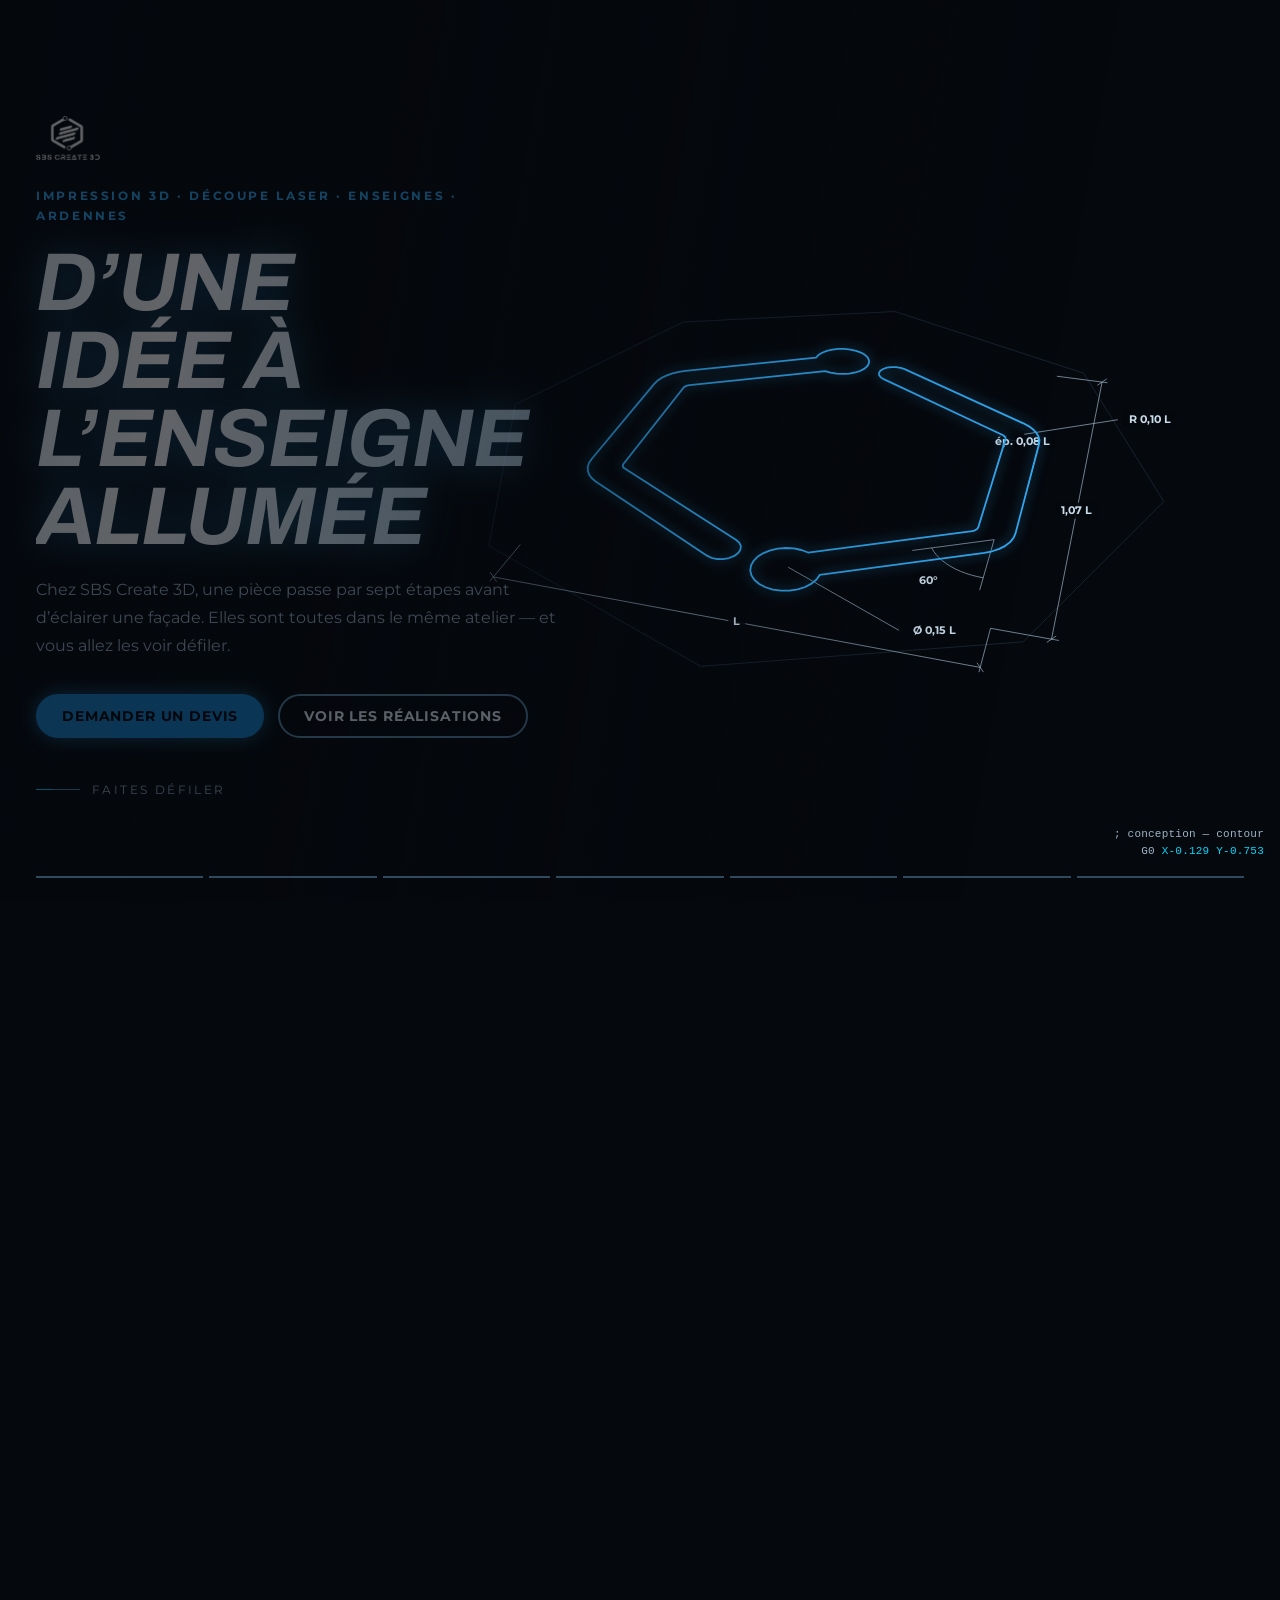
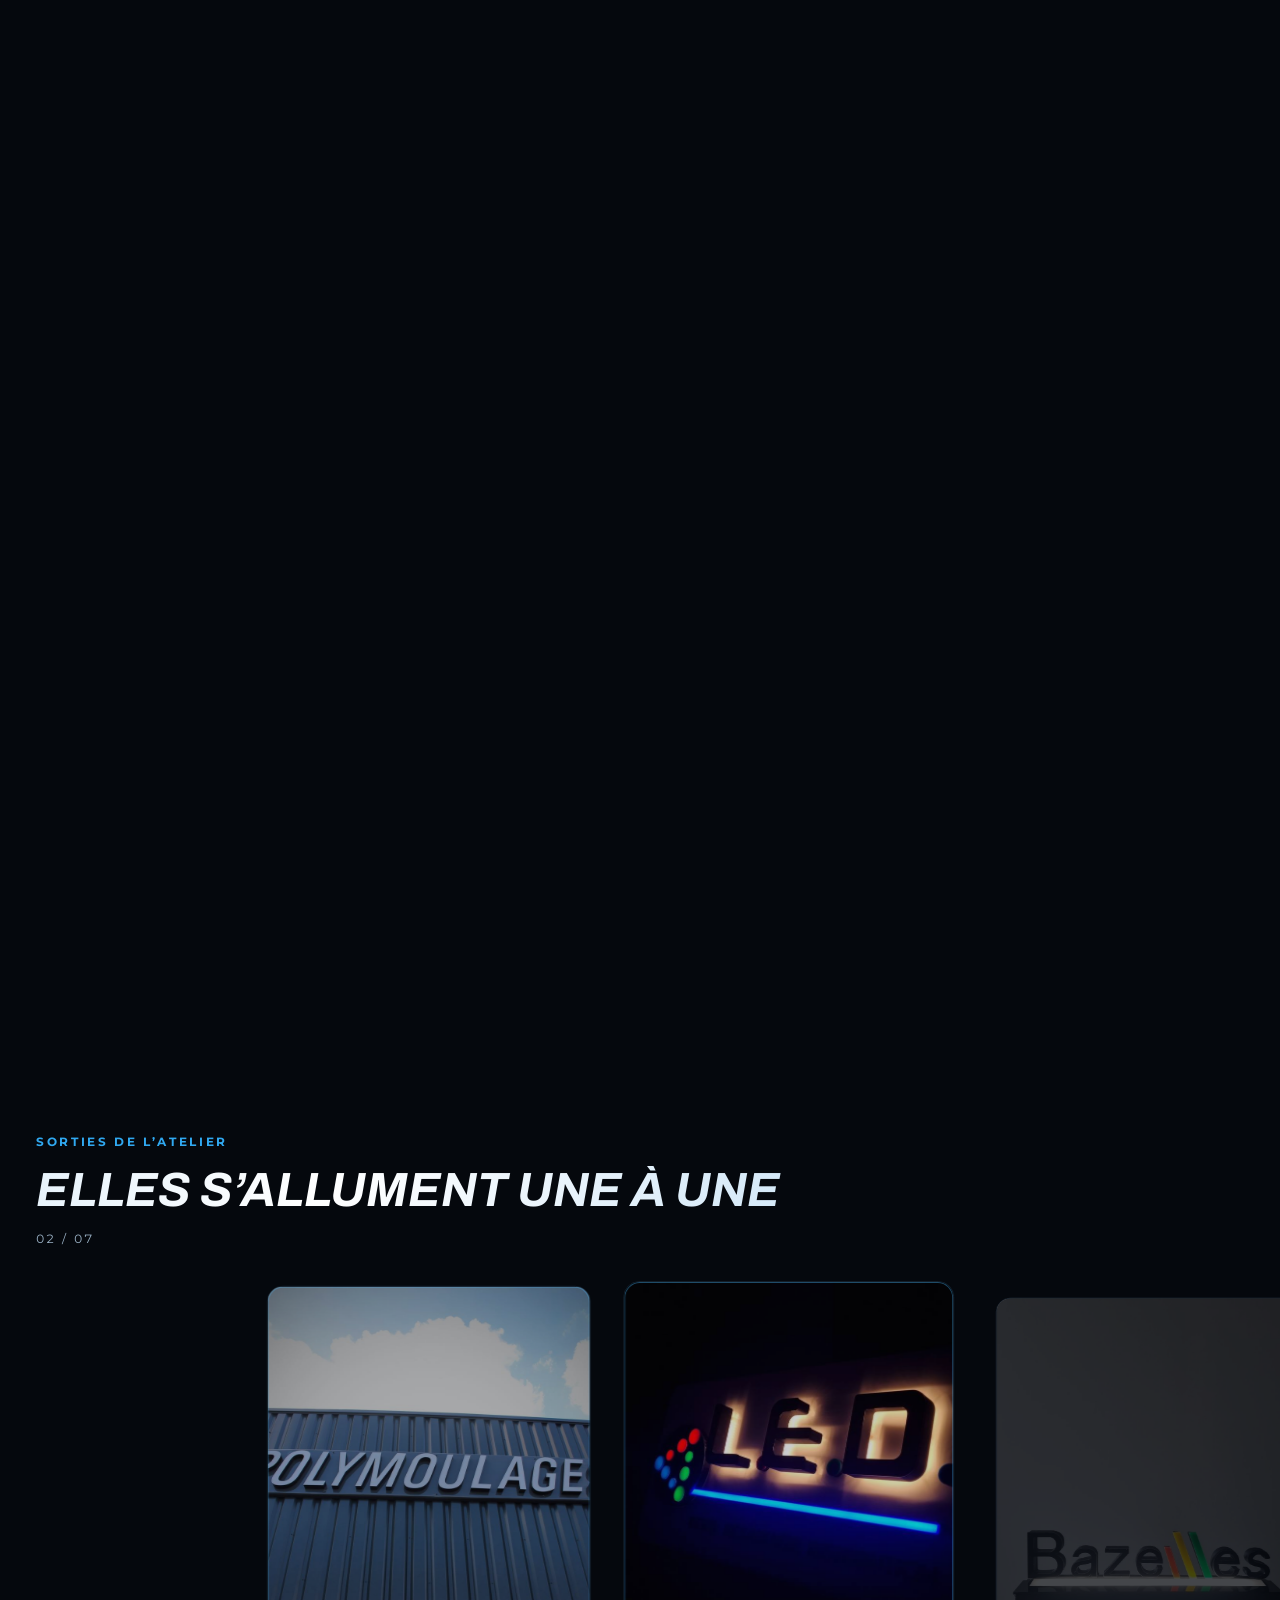
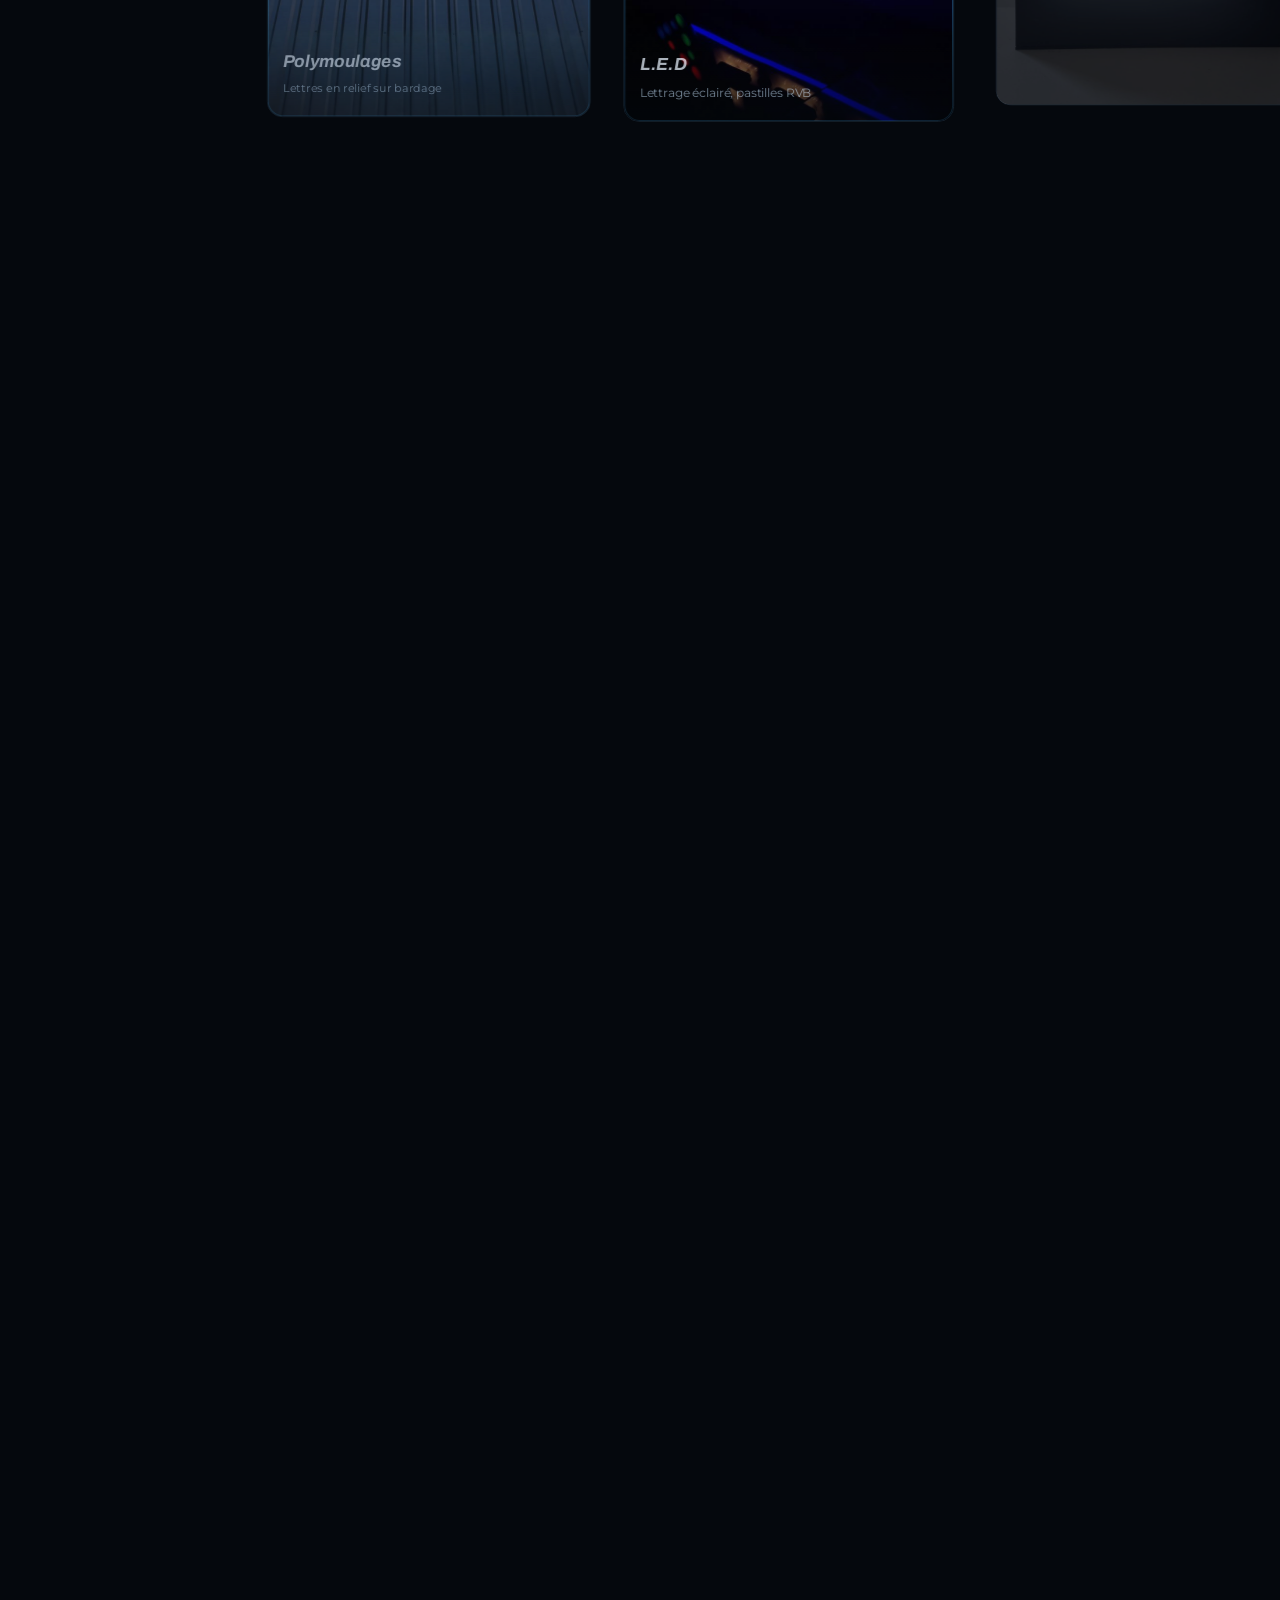
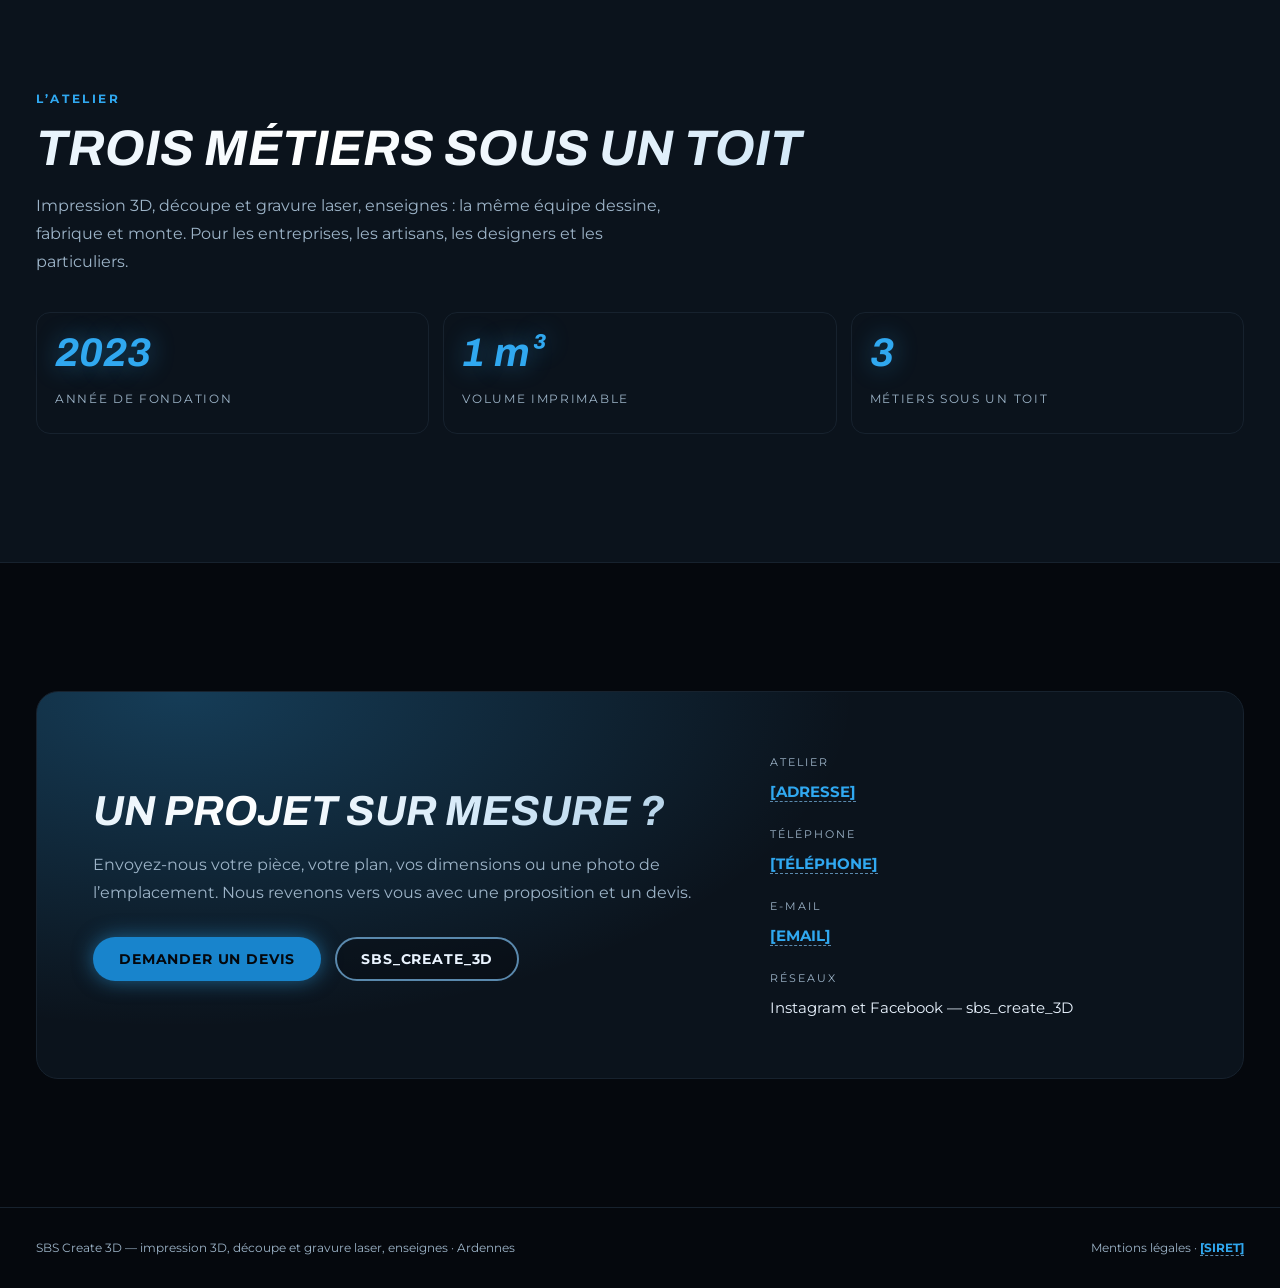
==== commit 733cf6b1: "Cadrage et fluidite sur telephone" ====
--- a/index.html
+++ b/index.html
@@ -14,8 +14,6 @@
 [hidden]:not([hidden="until-found"]){display:none!important}</style>
 </head>
 <body>
-<link rel="preload" href="Archivo-Italic-Variable.woff2" as="font" type="font/woff2" crossorigin>
-<link rel="preload" href="Montserrat-Regular.woff2" as="font" type="font/woff2" crossorigin>
 <style>
   @font-face { font-family: "Archivo"; src: url("Archivo-Italic-Variable.woff2") format("woff2"); font-weight: 100 900; font-style: italic; font-display: swap; }
   @font-face { font-family: "Archivo"; src: url("Archivo-Variable.woff2") format("woff2"); font-weight: 100 900; font-style: normal; font-display: swap; }
@@ -554,7 +552,7 @@
 
   var tactile = window.matchMedia("(pointer: coarse)").matches;
   /* sur telephone on ne mesure pas avant d'alleger : on demarre deja leger */
-  var leger = tactile, FLOU = tactile ? 0.45 : 1, L = 0, H = 0, dpr = 1;
+  var leger = tactile, FLOU = tactile ? 0.30 : 1, L = 0, H = 0, dpr = 1;
   var visX = 0, visY = 0, cibX = 0, cibY = 0;           // le regard : où est le pointeur, en douceur
   var consoleEl = document.getElementById("console"), consoleTxt = "";
 
@@ -763,10 +761,6 @@
 
     var large = L > 900;
     CAM.cx = large ? L * 0.64 : L * 0.5;
-    CAM.cy = large ? H * 0.5 : H * 0.27;
-    /* sur etroit, la piece etait cadree 2,4x plus grande qu'en large (en part d'ecran) :
-       elle debordait en haut et passait sous le texte. On la ramene dans le tiers haut. */
-    CAM.ech = large ? Math.min(L * 0.5, H) * 0.35 : Math.min(L * 0.30, H * 0.19);
 
     var q = seg(p, GARDE, 1);
     var naissance = Math.max(intro, doucement(q, 0.00, 0.06));
@@ -784,13 +778,31 @@
     var allume = lumiere * (((lumiere > 0.07 && lumiere < 0.115) || (lumiere > 0.17 && lumiere < 0.205)) ? 0.22 : 1);
     var cotesA = doucement(naissance, 0.55, 1) * (1 - doucement(tranches, 0.55, 1));
 
+    /* ——— Cadrage ———
+       En large, la piece est a droite et le texte a gauche : rien ne se gene.
+       En etroit, le texte occupe le bas de l'ecran en permanence. La taille
+       d'origine est bonne pendant tout le recit (etapes 01 a 05) ; elle ne mord
+       sur le texte qu'a deux moments, et c'est la seule chose a corriger :
+         - l'ouverture, ou le pave titre est le plus haut de tout le site,
+         - l'allumage, ou la piece se met de face et gagne le mot-symbole en dessous.
+       On rapetisse et on remonte a ces deux moments-la seulement. */
+    if (large) {
+      CAM.cy = H * 0.5;
+      CAM.ech = Math.min(L * 0.5, H) * 0.35;
+    } else {
+      var ouv = 1 - doucement(q, 0.015, 0.10);          // 1 sur l'ouverture, 0 des l'etape 01
+      var fin = Math.max(bascule * 0.55, mot);          // monte a la bascule, plein a l'allumage
+      CAM.cy = H * (0.315 - 0.055 * ouv - 0.030 * fin);
+      CAM.ech = Math.min(L * 0.42, H * 0.30) * (1 - 0.30 * ouv - 0.16 * fin);
+    }
+
     var ouvre = boitier * (1 - lumiere * 0.9);
     var souffle = Math.sin(temps / 2700) * 0.045 * (1 - 0.7 * lumiere);
     /* la pièce suit légèrement le regard (souris seulement) */
     CAM.ax = 0.55 + (1.5708 - 0.55) * bascule - 0.30 * ouvre + visY * 0.04;
     CAM.ay = -0.32 * (1 - bascule) + souffle + visX * 0.07 * (1 - 0.45 * bascule);
 
-    var N = tactile ? 10 : (leger ? 14 : 26);   /* moins de strates empilees sur telephone */
+    var N = tactile ? 9 : (leger ? 14 : 26);   /* moins de strates empilees sur telephone */
     var yFace = -HAUT;
     var yHaut = -HAUT * matiere;
 
